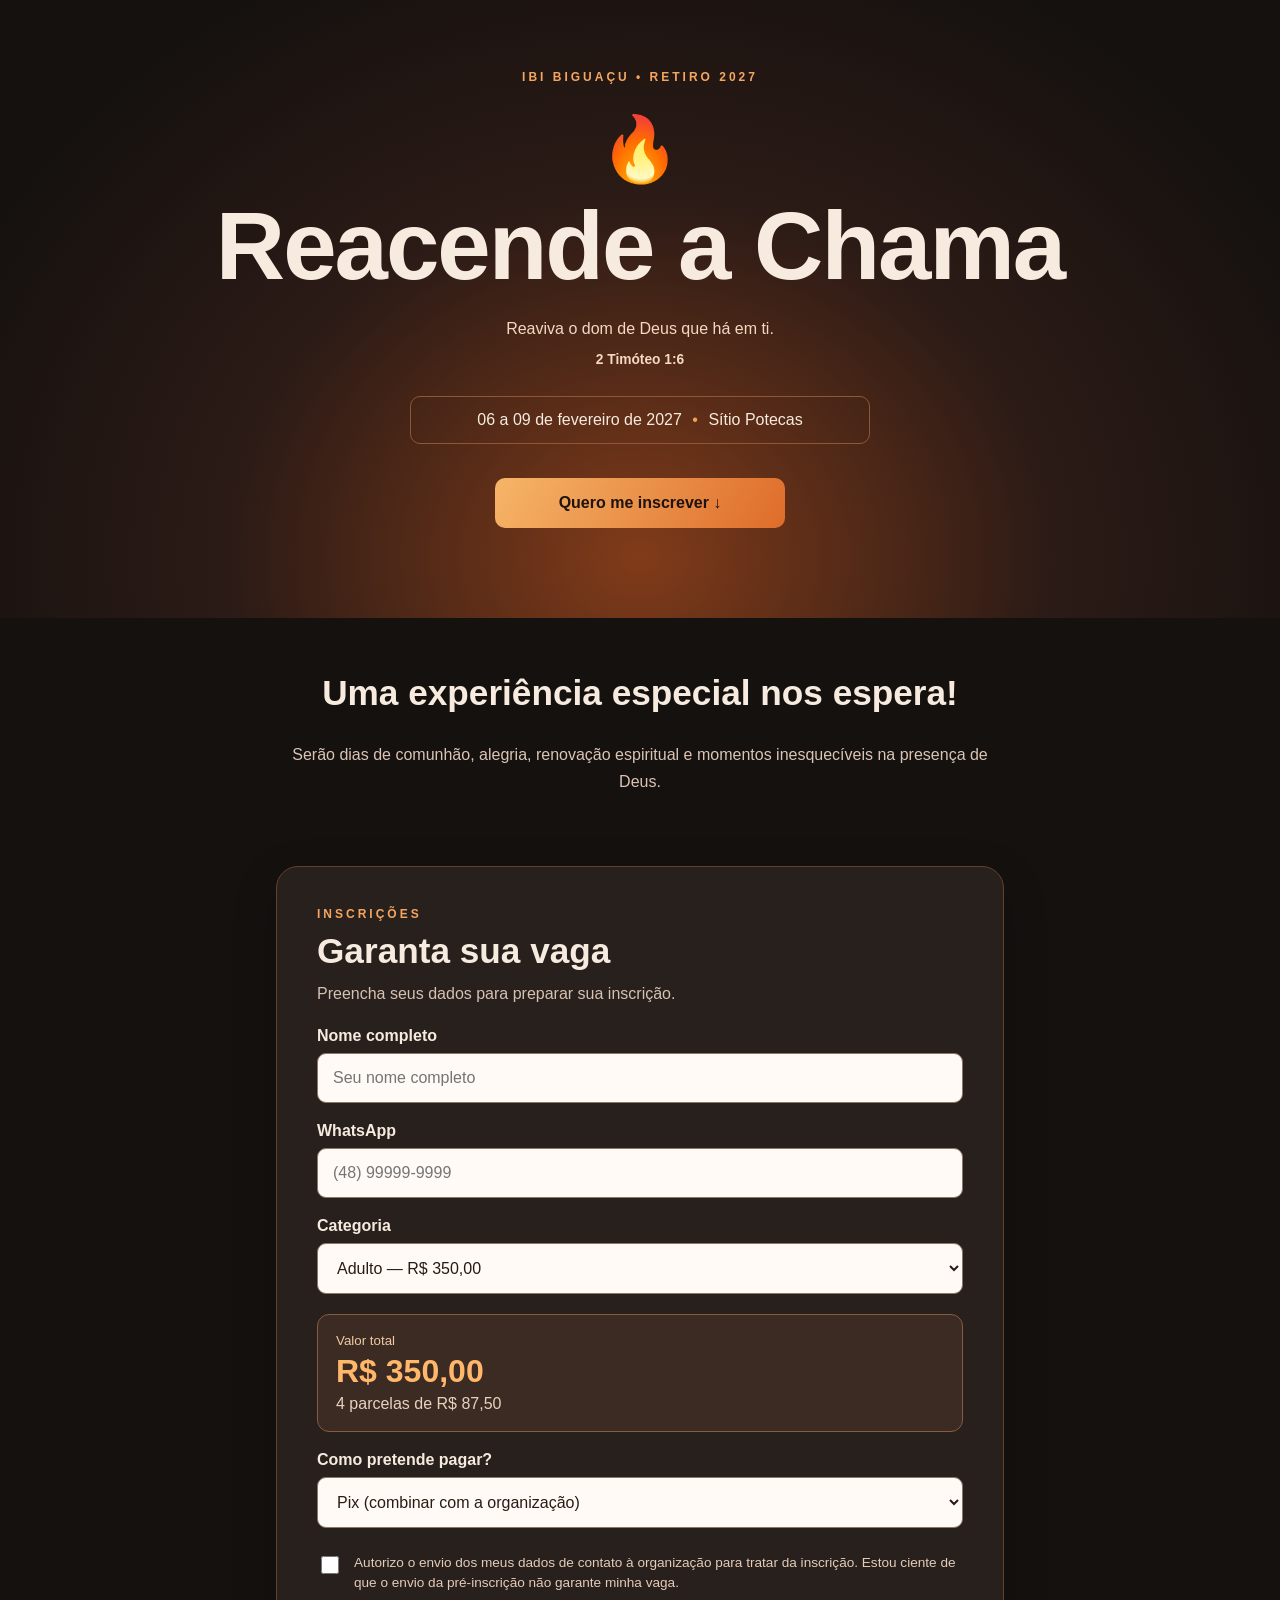
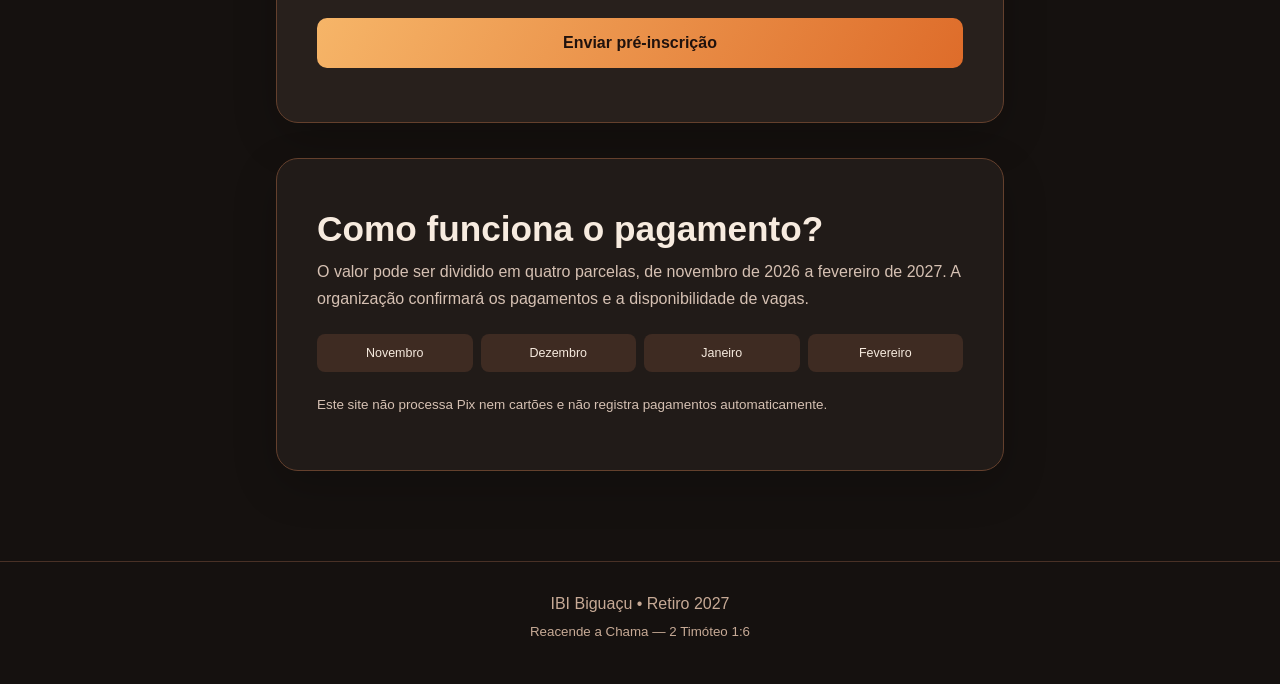
==== index.html @ 1fa2eba7 "Update index.html" ====
<!doctype html>
<html lang="pt-BR">
<head>
  <meta charset="utf-8">
  <meta name="viewport" content="width=device-width, initial-scale=1">
  <meta name="theme-color" content="#17110f">

  <title>Retiro 2027 | Reacende a Chama | IBI Biguaçu</title>

  <link rel="stylesheet" href="style.css?v=20261026-4">

  <!-- Proteção Cloudflare Turnstile -->
  <script
    src="https://challenges.cloudflare.com/turnstile/v0/api.js"
    async
    defer>
  </script>
</head>

<body>

  <header class="hero">
    <div class="eyebrow">
      IBI BIGUAÇU • RETIRO 2027
    </div>

    <div class="flame" aria-hidden="true">🔥</div>

    <h1>Reacende a Chama</h1>

    <p>
      Reaviva o dom de Deus que há em ti.
      <br>
      <strong>2 Timóteo 1:6</strong>
    </p>

    <div class="event">
      06 a 09 de fevereiro de 2027
      <span>•</span> Sítio Potecas
    </div>

    <a class="primary link" href="#inscricao">
      Quero me inscrever ↓
    </a>
  </header>

  <main>

    <section class="intro">
      <h2>Uma experiência especial nos espera!</h2>
      <p>
        Serão dias de comunhão, alegria, renovação
        espiritual e momentos inesquecíveis
        na presença de Deus.
      </p>
    </section>

    <section id="inscricao" class="panel">
      <div class="section-tag">INSCRIÇÕES</div>

      <h2>Garanta sua vaga</h2>

      <p>
        Preencha seus dados para preparar sua inscrição.
      </p>

      <form id="formInscricao">

        <label for="nome">Nome completo</label>
        <input
          id="nome"
          name="nome"
          type="text"
          required
          minlength="3"
          maxlength="120"
          autocomplete="name"
          placeholder="Seu nome completo"
        >

        <label for="telefone">WhatsApp</label>
        <input
          id="telefone"
          name="telefone"
          type="tel"
          required
          inputmode="tel"
          minlength="10"
          maxlength="20"
          autocomplete="tel"
          placeholder="(48) 99999-9999"
        >

        <label for="categoria">Categoria</label>
        <select
          id="categoria"
          name="categoria"
          required
        >
          <option value="adulto">
            Adulto — R$ 350,00
          </option>

          <option value="crianca">
            Criança (7 a 11 anos) — R$ 175,00
          </option>
        </select>

        <div class="price">
          <small>Valor total</small>
          <strong id="total">R$ 350,00</strong>
          <span id="parcelas">
            4 parcelas de R$ 87,50
          </span>
        </div>

        <label for="pagamento">
          Como pretende pagar?
        </label>

        <select
          id="pagamento"
          name="pagamento"
          required
        >
          <option value="pix">
            Pix (combinar com a organização)
          </option>

          <option value="dinheiro">
            Dinheiro (combinar com a organização)
          </option>

          <option value="online" disabled>
            Online (ainda não disponível)
          </option>
        </select>

        <label class="check">
          <input
            type="checkbox"
            required
            id="consentimento"
          >

          <span>
            Autorizo o envio dos meus dados de contato
            à organização para tratar da inscrição.
            Estou ciente de que o envio da pré-inscrição
            não garante minha vaga.
          </span>
        </label>

        <!-- Verificação Cloudflare -->
        <div
          class="cf-turnstile"
          data-sitekey="0x4AAAAAAFiiQrYyHjG-vBkJ"
          data-theme="dark">
        </div>

        <button
          class="primary"
          type="submit"
          id="botaoInscricao">
          Enviar pré-inscrição
        </button>

        <p
          id="aviso"
          role="status"
          aria-live="polite">
        </p>

      </form>
    </section>

    <section class="panel lighter">
      <h2>Como funciona o pagamento?</h2>

      <p>
        O valor pode ser dividido em quatro parcelas,
        de novembro de 2026 a fevereiro de 2027.
        A organização confirmará os pagamentos
        e a disponibilidade de vagas.
      </p>

      <div class="months">
        <span>Novembro</span>
        <span>Dezembro</span>
        <span>Janeiro</span>
        <span>Fevereiro</span>
      </div>

      <p class="muted">
        Este site não processa Pix nem cartões
        e não registra pagamentos automaticamente.
      </p>
    </section>

  </main>

  <footer>
    IBI Biguaçu • Retiro 2027
    <br>
    <small>
      Reacende a Chama — 2 Timóteo 1:6
    </small>
  </footer>

  <!-- Carregar versão atualizada do JavaScript -->
  <script src="script.js?v=20261026-4"></script>

</body>
</html>
---- style.css ----
:root{font-family:Arial,Helvetica,sans-serif;color:#f7ebdf;background:#15110f;font-synthesis:none}*{box-sizing:border-box}html{scroll-behavior:smooth}body{margin:0}h1,h2,p{margin-top:0}h2{font-size:clamp(1.6rem,4vw,2.2rem)}p{line-height:1.65}.hero{text-align:center;padding:70px 18px 90px;background:radial-gradient(ellipse at 50% 90%,#813b19 0%,#2c1b16 45%,#15110f 83%)}.eyebrow,.section-tag{font-size:.75rem;font-weight:800;letter-spacing:3px;color:#f4a661}.flame{font-size:4rem;margin:28px 0 12px}h1{font-size:clamp(3rem,10vw,6rem);line-height:.97;letter-spacing:-2px;margin-bottom:24px}h1 em{font-style:normal;color:#f2a057}.hero p{color:#f4d8c2}.hero p strong{display:block;font-size:.86rem;margin-top:6px}.event{margin:25px auto 34px;padding:14px;border:1px solid #8d5738;border-radius:10px;max-width:460px}.event span{color:#f2a057;margin:0 6px}.primary{background:linear-gradient(120deg,#f6b568,#de6c2a);color:#20120d;border:0;border-radius:10px;padding:16px 20px;font-size:1rem;font-weight:800;cursor:pointer;width:100%}.primary:hover{filter:brightness(1.08)}.link{display:inline-block;text-decoration:none;max-width:290px}main{max-width:760px;margin:auto;padding:0 16px 55px}.intro{text-align:center;padding:55px 8px 35px}.intro p{color:#dbc4b5}.panel{background:#28201c;border:1px solid #64402d;border-radius:22px;padding:clamp(20px,5vw,40px);margin:20px auto 35px;box-shadow:0 15px 45px #0003}.panel>p{color:#d6c1b3}.panel h2{margin:10px 0}label:not(.check){display:block;font-weight:700;margin:19px 0 8px}input:not([type=checkbox]),select{width:100%;padding:15px;border-radius:9px;border:1px solid #8c7668;background:#fffaf5;color:#291b14;font-size:1rem}input:focus,select:focus{outline:3px solid #f4a661;outline-offset:2px}.price{display:flex;flex-direction:column;gap:5px;background:#3c2b22;border:1px solid #885b3d;border-radius:12px;padding:18px;margin-top:20px}.price small{color:#f0c9a6}.price strong{font-size:2rem;color:#ffb76b}.price span{color:#e9d1bd}.check{display:flex;align-items:flex-start;gap:12px;margin:25px 0;font-size:.85rem;line-height:1.5;color:#e5cbb8}.check input{margin-top:3px;accent-color:#e58c46;min-width:18px;min-height:18px}#aviso{margin:14px 0 0;font-weight:700;color:#ffd39d}.lighter{background:#211b18}.months{display:grid;grid-template-columns:repeat(4,1fr);gap:8px;margin:22px 0}.months span{background:#3e2b22;padding:12px 5px;text-align:center;border-radius:8px;font-size:.78rem}.muted{font-size:.84rem}footer{text-align:center;padding:28px 15px 40px;color:#c7aa96;border-top:1px solid #493126;line-height:1.7}@media(max-width:480px){.months{grid-template-columns:repeat(2,1fr)}.hero{padding-top:48px}}
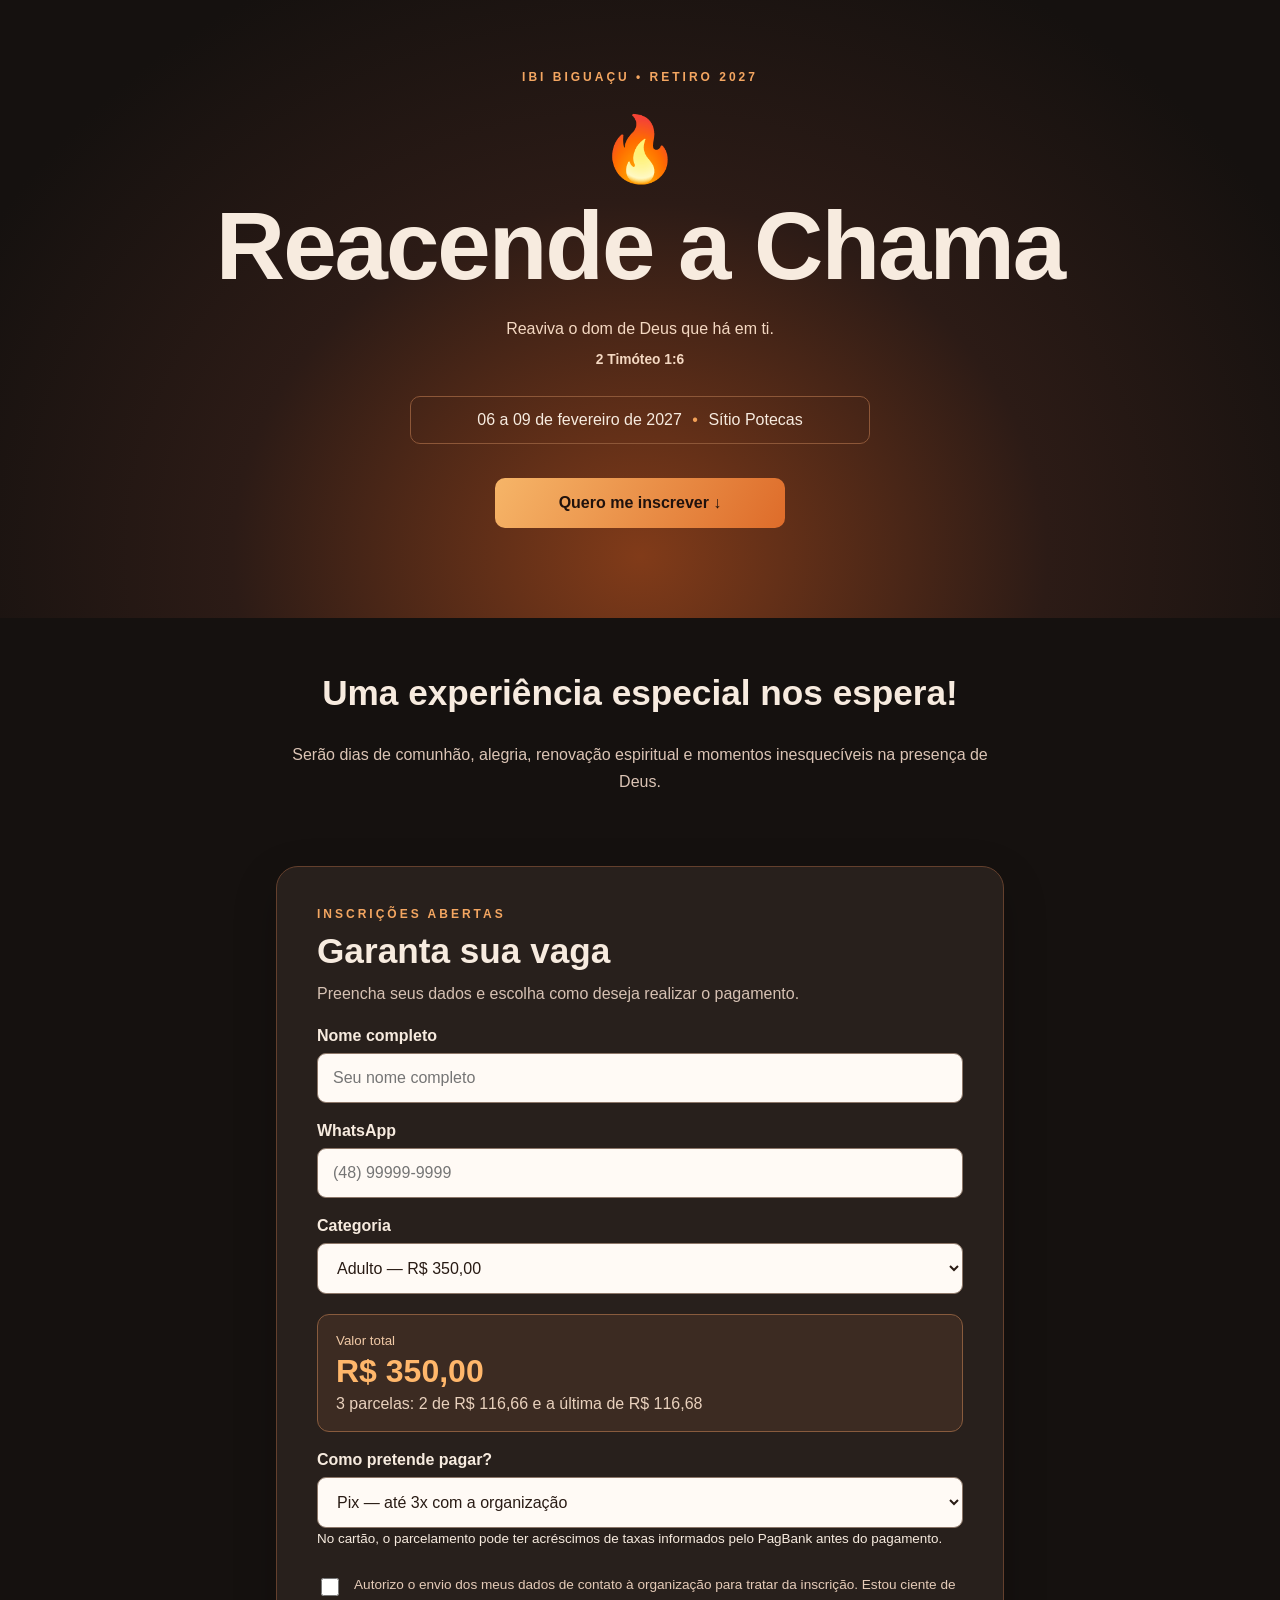
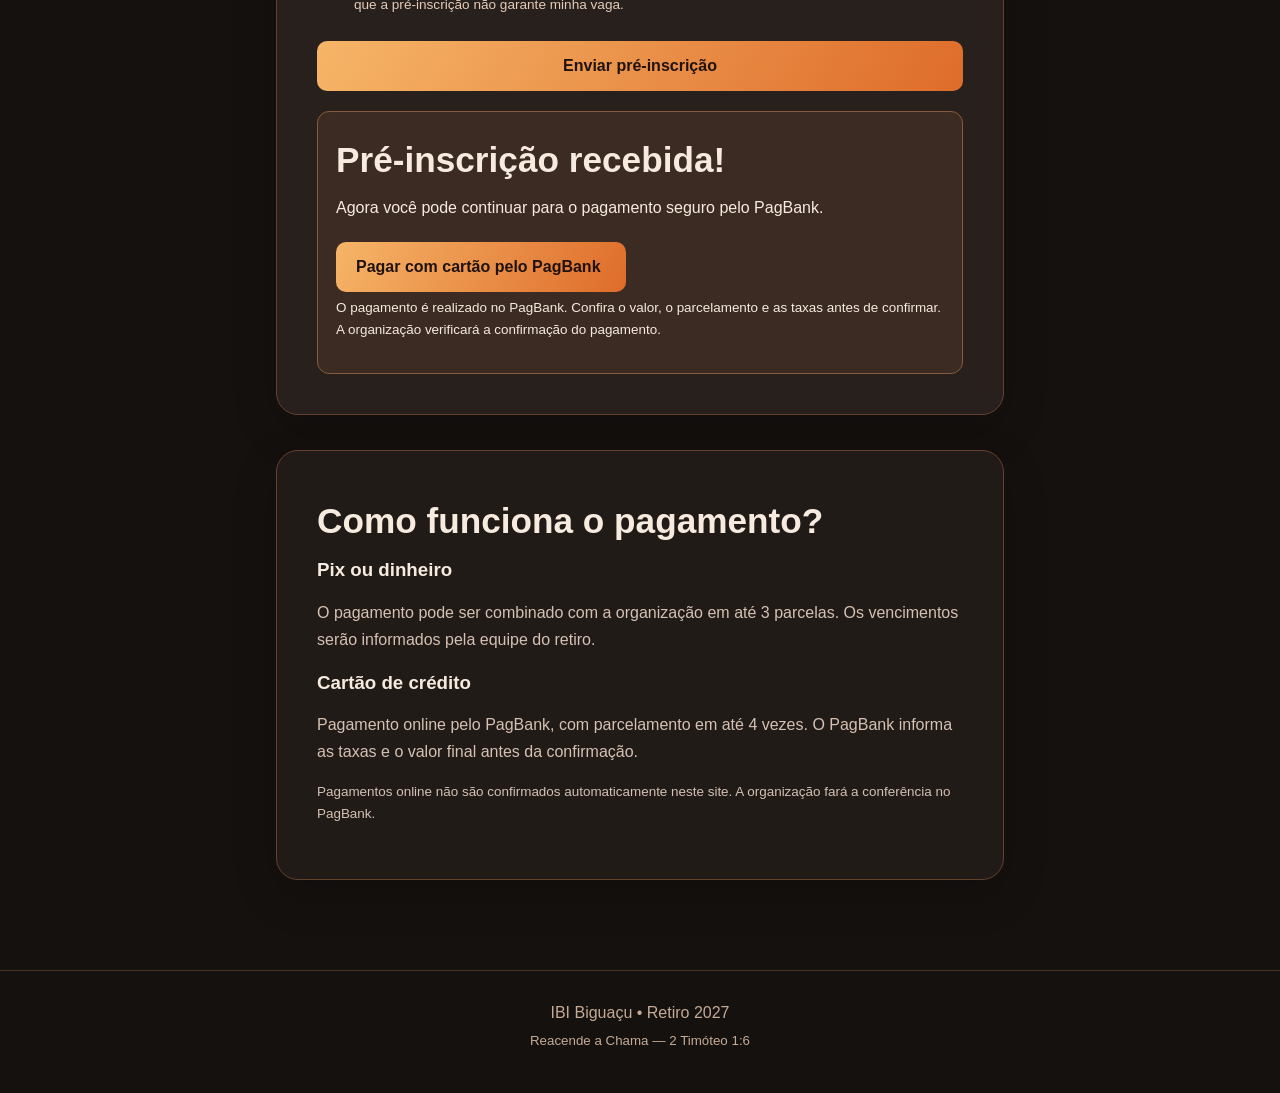
==== commit 48995847: "Update index.html" ====
--- a/index.html
+++ b/index.html
@@ -6,15 +6,13 @@
   <meta name="viewport" content="width=device-width, initial-scale=1">
   <meta name="theme-color" content="#17110f">
 
-  <title>Retiro 2027 | Reacende a Chama | IBI Biguaçu</title>
+  <title>Retiro de Carnaval 2027 | IBI Biguaçu</title>
 
   <link rel="stylesheet" href="style.css?v=20261026-4">
 
-  <!-- Proteção Cloudflare Turnstile -->
   <script
     src="https://challenges.cloudflare.com/turnstile/v0/api.js"
-    async
-    defer>
+    async defer>
   </script>
 </head>
 
@@ -49,25 +47,29 @@
 
     <section class="intro">
       <h2>Uma experiência especial nos espera!</h2>
-      <p>
-        Serão dias de comunhão, alegria, renovação
-        espiritual e momentos inesquecíveis
-        na presença de Deus.
+
+      <p>
+        Serão dias de comunhão, alegria,
+        renovação espiritual e momentos
+        inesquecíveis na presença de Deus.
       </p>
     </section>
 
     <section id="inscricao" class="panel">
-      <div class="section-tag">INSCRIÇÕES</div>
+
+      <div class="section-tag">INSCRIÇÕES ABERTAS</div>
 
       <h2>Garanta sua vaga</h2>
 
       <p>
-        Preencha seus dados para preparar sua inscrição.
+        Preencha seus dados e escolha
+        como deseja realizar o pagamento.
       </p>
 
       <form id="formInscricao">
 
         <label for="nome">Nome completo</label>
+
         <input
           id="nome"
           name="nome"
@@ -80,12 +82,12 @@
         >
 
         <label for="telefone">WhatsApp</label>
+
         <input
           id="telefone"
           name="telefone"
           type="tel"
           required
-          inputmode="tel"
           minlength="10"
           maxlength="20"
           autocomplete="tel"
@@ -93,11 +95,9 @@
         >
 
         <label for="categoria">Categoria</label>
-        <select
-          id="categoria"
-          name="categoria"
-          required
-        >
+
+        <select id="categoria" name="categoria" required>
+
           <option value="adulto">
             Adulto — R$ 350,00
           </option>
@@ -105,13 +105,16 @@
           <option value="crianca">
             Criança (7 a 11 anos) — R$ 175,00
           </option>
+
         </select>
 
         <div class="price">
           <small>Valor total</small>
+
           <strong id="total">R$ 350,00</strong>
+
           <span id="parcelas">
-            4 parcelas de R$ 87,50
+            Até 3 parcelas no Pix ou dinheiro
           </span>
         </div>
 
@@ -119,40 +122,45 @@
           Como pretende pagar?
         </label>
 
-        <select
-          id="pagamento"
-          name="pagamento"
-          required
-        >
+        <select id="pagamento" name="pagamento" required>
+
           <option value="pix">
-            Pix (combinar com a organização)
+            Pix — até 3x com a organização
           </option>
 
           <option value="dinheiro">
-            Dinheiro (combinar com a organização)
-          </option>
-
-          <option value="online" disabled>
-            Online (ainda não disponível)
-          </option>
+            Dinheiro — até 3x com a organização
+          </option>
+
+          <option value="online">
+            Cartão de crédito — PagBank até 4x
+          </option>
+
         </select>
 
+        <p class="muted">
+          No cartão, o parcelamento pode ter
+          acréscimos de taxas informados
+          pelo PagBank antes do pagamento.
+        </p>
+
         <label class="check">
+
           <input
             type="checkbox"
+            id="consentimento"
             required
-            id="consentimento"
           >
 
           <span>
-            Autorizo o envio dos meus dados de contato
-            à organização para tratar da inscrição.
-            Estou ciente de que o envio da pré-inscrição
-            não garante minha vaga.
+            Autorizo o envio dos meus dados de
+            contato à organização para tratar
+            da inscrição. Estou ciente de que
+            a pré-inscrição não garante minha vaga.
           </span>
+
         </label>
 
-        <!-- Verificação Cloudflare -->
         <div
           class="cf-turnstile"
           data-sitekey="0x4AAAAAAFiiQrYyHjG-vBkJ"
@@ -173,29 +181,70 @@
         </p>
 
       </form>
+
+      <div
+        id="pagamentoOnline"
+        class="price"
+        hidden
+        aria-live="polite">
+
+        <h2>Pré-inscrição recebida!</h2>
+
+        <p>
+          Agora você pode continuar para
+          o pagamento seguro pelo PagBank.
+        </p>
+
+        <a
+          id="linkPagBank"
+          class="primary link"
+          href="#"
+          target="_blank"
+          rel="noopener noreferrer">
+          Pagar com cartão pelo PagBank
+        </a>
+
+        <p class="muted">
+          O pagamento é realizado no PagBank.
+          Confira o valor, o parcelamento e
+          as taxas antes de confirmar.
+          A organização verificará a confirmação
+          do pagamento.
+        </p>
+
+      </div>
+
     </section>
 
     <section class="panel lighter">
+
       <h2>Como funciona o pagamento?</h2>
 
-      <p>
-        O valor pode ser dividido em quatro parcelas,
-        de novembro de 2026 a fevereiro de 2027.
-        A organização confirmará os pagamentos
-        e a disponibilidade de vagas.
-      </p>
-
-      <div class="months">
-        <span>Novembro</span>
-        <span>Dezembro</span>
-        <span>Janeiro</span>
-        <span>Fevereiro</span>
-      </div>
+      <h3>Pix ou dinheiro</h3>
+
+      <p>
+        O pagamento pode ser combinado
+        com a organização em até 3 parcelas.
+        Os vencimentos serão informados
+        pela equipe do retiro.
+      </p>
+
+      <h3>Cartão de crédito</h3>
+
+      <p>
+        Pagamento online pelo PagBank,
+        com parcelamento em até 4 vezes.
+        O PagBank informa as taxas e o
+        valor final antes da confirmação.
+      </p>
 
       <p class="muted">
-        Este site não processa Pix nem cartões
-        e não registra pagamentos automaticamente.
-      </p>
+        Pagamentos online não são confirmados
+        automaticamente neste site.
+        A organização fará a conferência
+        no PagBank.
+      </p>
+
     </section>
 
   </main>
@@ -208,8 +257,7 @@
     </small>
   </footer>
 
-  <!-- Carregar versão atualizada do JavaScript -->
-  <script src="script.js?v=20261026-4"></script>
+  <script src="script.js?v=20261026-6"></script>
 
 </body>
 </html>
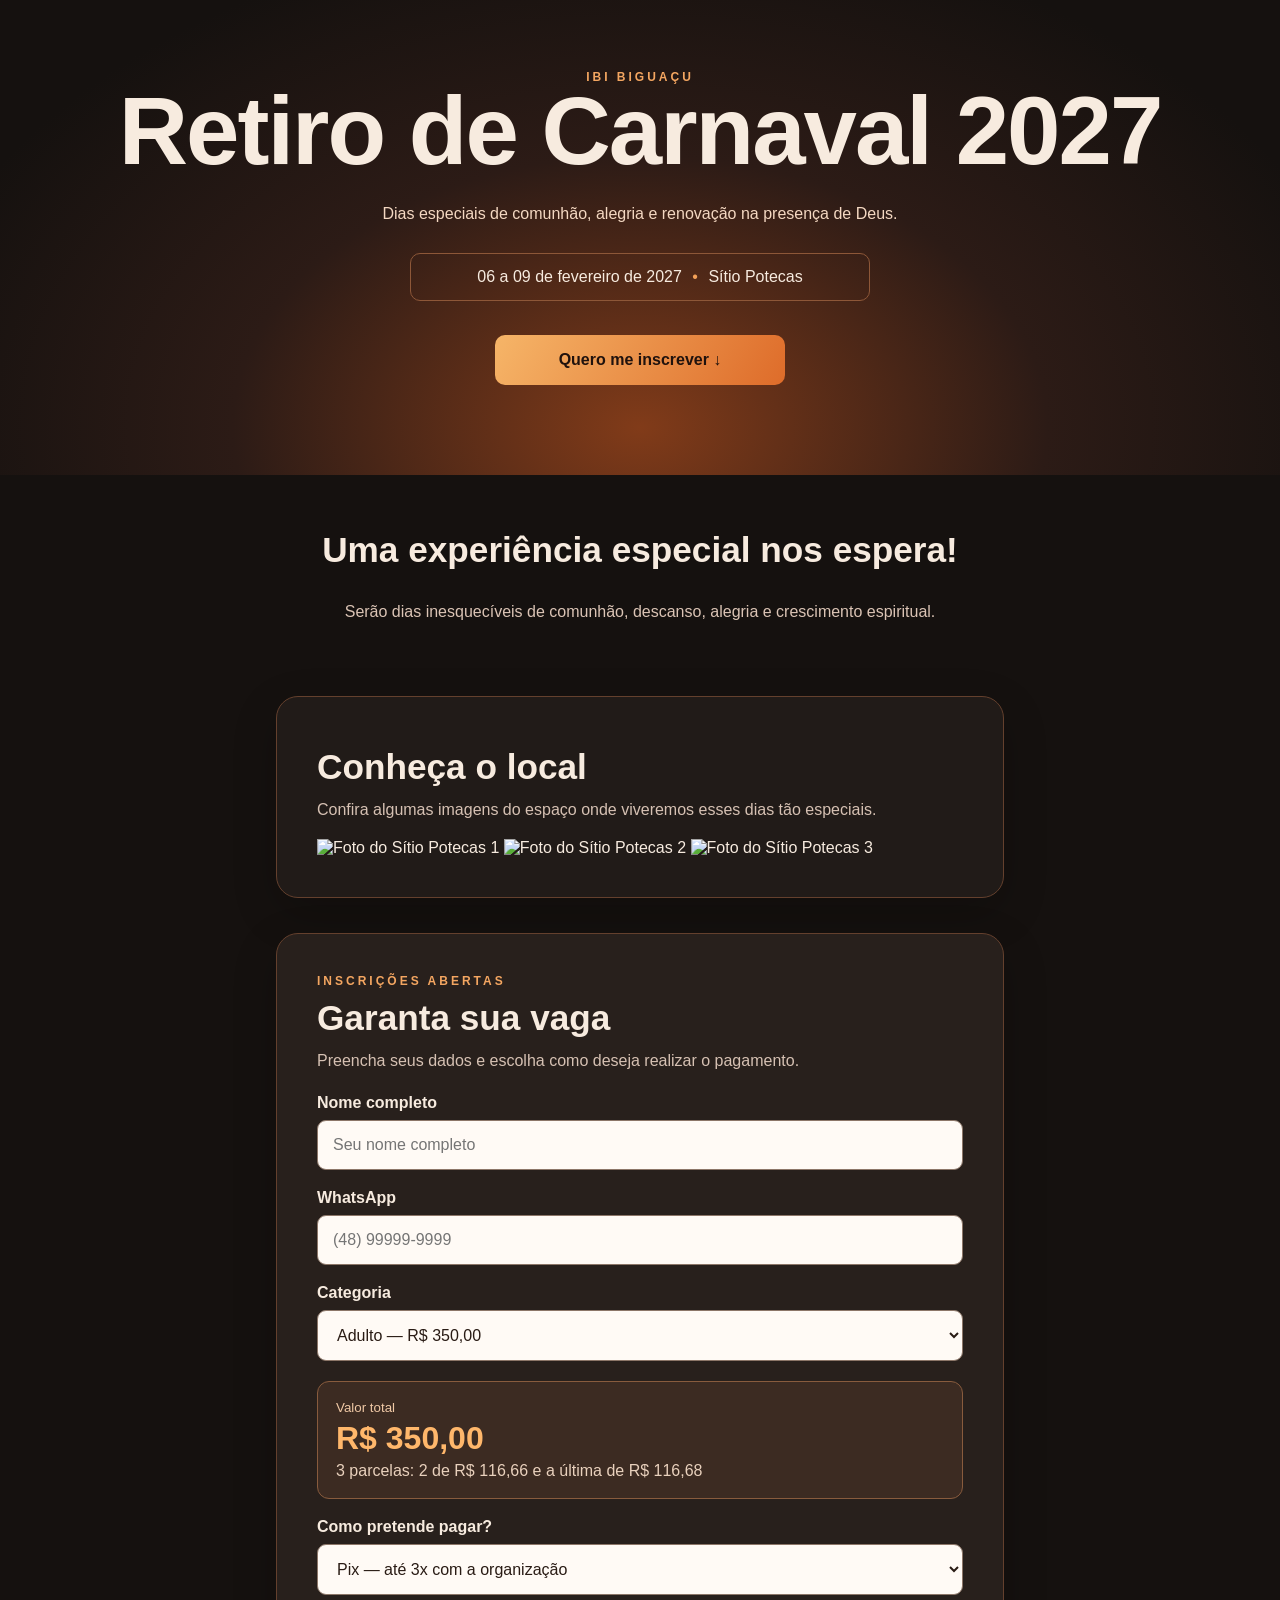
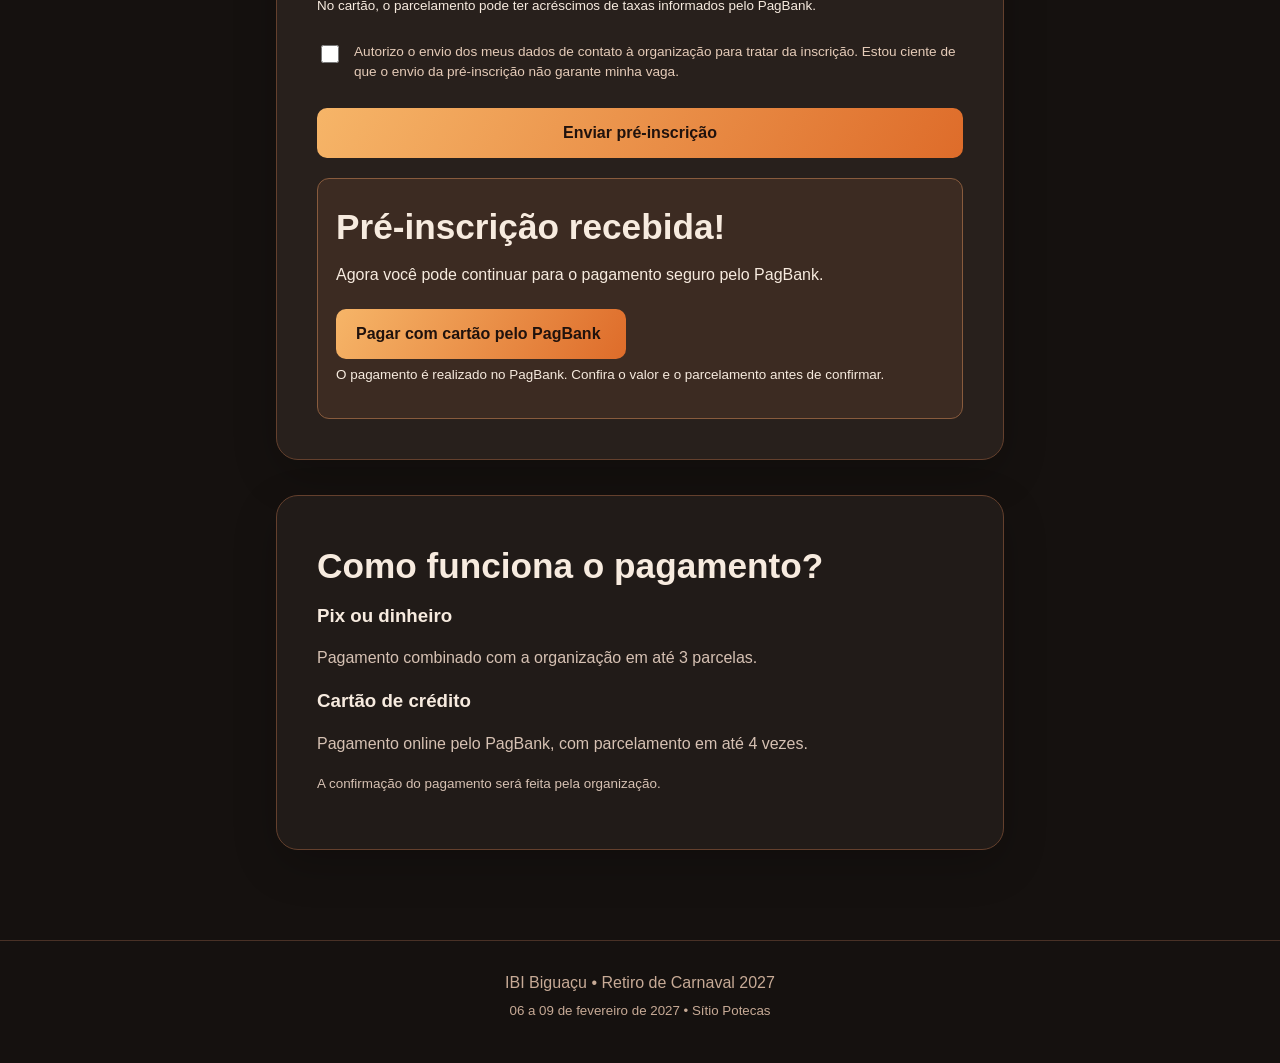
==== commit bba9af89: "Revise index.html for event and layout changes Updated event details and improved HTML structure." ====
--- a/index.html
+++ b/index.html
@@ -1,4 +1,3 @@
-
 <!doctype html>
 <html lang="pt-BR">
 <head>
@@ -8,55 +7,66 @@
 
   <title>Retiro de Carnaval 2027 | IBI Biguaçu</title>
 
-  <link rel="stylesheet" href="style.css?v=20261026-4">
+  <link rel="stylesheet" href="style.css?v=20261026-7">
 
   <script
     src="https://challenges.cloudflare.com/turnstile/v0/api.js"
-    async defer>
+    async
+    defer>
   </script>
 </head>
 
 <body>
 
   <header class="hero">
-    <div class="eyebrow">
-      IBI BIGUAÇU • RETIRO 2027
+    <div class="hero-overlay">
+      <div class="eyebrow">
+        IBI BIGUAÇU
+      </div>
+
+      <h1>Retiro de Carnaval 2027</h1>
+
+      <p class="hero-subtitle">
+        Dias especiais de comunhão, alegria e renovação
+        na presença de Deus.
+      </p>
+
+      <div class="event">
+        06 a 09 de fevereiro de 2027
+        <span>•</span> Sítio Potecas
+      </div>
+
+      <a class="primary link" href="#inscricao">
+        Quero me inscrever ↓
+      </a>
     </div>
-
-    <div class="flame" aria-hidden="true">🔥</div>
-
-    <h1>Reacende a Chama</h1>
-
-    <p>
-      Reaviva o dom de Deus que há em ti.
-      <br>
-      <strong>2 Timóteo 1:6</strong>
-    </p>
-
-    <div class="event">
-      06 a 09 de fevereiro de 2027
-      <span>•</span> Sítio Potecas
-    </div>
-
-    <a class="primary link" href="#inscricao">
-      Quero me inscrever ↓
-    </a>
   </header>
 
   <main>
 
     <section class="intro">
       <h2>Uma experiência especial nos espera!</h2>
-
-      <p>
-        Serão dias de comunhão, alegria,
-        renovação espiritual e momentos
-        inesquecíveis na presença de Deus.
-      </p>
+      <p>
+        Serão dias inesquecíveis de comunhão, descanso,
+        alegria e crescimento espiritual.
+      </p>
+    </section>
+
+    <section class="panel lighter">
+      <h2>Conheça o local</h2>
+      <p>
+        Confira algumas imagens do espaço onde viveremos
+        esses dias tão especiais.
+      </p>
+
+      <div class="galeria-local">
+        <img src="images/local1.jpg" alt="Foto do Sítio Potecas 1">
+        <img src="images/local2.jpg" alt="Foto do Sítio Potecas 2">
+        <img src="images/local3.jpg" alt="Foto do Sítio Potecas 3">
+      </div>
     </section>
 
     <section id="inscricao" class="panel">
-
       <div class="section-tag">INSCRIÇÕES ABERTAS</div>
 
       <h2>Garanta sua vaga</h2>
@@ -69,7 +79,6 @@
       <form id="formInscricao">
 
         <label for="nome">Nome completo</label>
-
         <input
           id="nome"
           name="nome"
@@ -82,12 +91,12 @@
         >
 
         <label for="telefone">WhatsApp</label>
-
         <input
           id="telefone"
           name="telefone"
           type="tel"
           required
+          inputmode="tel"
           minlength="10"
           maxlength="20"
           autocomplete="tel"
@@ -95,9 +104,11 @@
         >
 
         <label for="categoria">Categoria</label>
-
-        <select id="categoria" name="categoria" required>
-
+        <select
+          id="categoria"
+          name="categoria"
+          required
+        >
           <option value="adulto">
             Adulto — R$ 350,00
           </option>
@@ -105,14 +116,11 @@
           <option value="crianca">
             Criança (7 a 11 anos) — R$ 175,00
           </option>
-
         </select>
 
         <div class="price">
           <small>Valor total</small>
-
           <strong id="total">R$ 350,00</strong>
-
           <span id="parcelas">
             Até 3 parcelas no Pix ou dinheiro
           </span>
@@ -122,8 +130,11 @@
           Como pretende pagar?
         </label>
 
-        <select id="pagamento" name="pagamento" required>
-
+        <select
+          id="pagamento"
+          name="pagamento"
+          required
+        >
           <option value="pix">
             Pix — até 3x com a organização
           </option>
@@ -135,30 +146,25 @@
           <option value="online">
             Cartão de crédito — PagBank até 4x
           </option>
-
         </select>
 
         <p class="muted">
           No cartão, o parcelamento pode ter
-          acréscimos de taxas informados
-          pelo PagBank antes do pagamento.
+          acréscimos de taxas informados pelo PagBank.
         </p>
 
         <label class="check">
-
           <input
             type="checkbox"
+            required
             id="consentimento"
-            required
           >
-
           <span>
-            Autorizo o envio dos meus dados de
-            contato à organização para tratar
-            da inscrição. Estou ciente de que
-            a pré-inscrição não garante minha vaga.
+            Autorizo o envio dos meus dados de contato
+            à organização para tratar da inscrição.
+            Estou ciente de que o envio da pré-inscrição
+            não garante minha vaga.
           </span>
-
         </label>
 
         <div
@@ -179,7 +185,6 @@
           role="status"
           aria-live="polite">
         </p>
-
       </form>
 
       <div
@@ -187,7 +192,6 @@
         class="price"
         hidden
         aria-live="polite">
-
         <h2>Pré-inscrição recebida!</h2>
 
         <p>
@@ -206,58 +210,42 @@
 
         <p class="muted">
           O pagamento é realizado no PagBank.
-          Confira o valor, o parcelamento e
-          as taxas antes de confirmar.
-          A organização verificará a confirmação
-          do pagamento.
-        </p>
-
-      </div>
-
+          Confira o valor e o parcelamento
+          antes de confirmar.
+        </p>
+      </div>
     </section>
 
     <section class="panel lighter">
-
       <h2>Como funciona o pagamento?</h2>
 
       <h3>Pix ou dinheiro</h3>
-
-      <p>
-        O pagamento pode ser combinado
-        com a organização em até 3 parcelas.
-        Os vencimentos serão informados
-        pela equipe do retiro.
+      <p>
+        Pagamento combinado com a organização
+        em até 3 parcelas.
       </p>
 
       <h3>Cartão de crédito</h3>
-
       <p>
         Pagamento online pelo PagBank,
         com parcelamento em até 4 vezes.
-        O PagBank informa as taxas e o
-        valor final antes da confirmação.
       </p>
 
       <p class="muted">
-        Pagamentos online não são confirmados
-        automaticamente neste site.
-        A organização fará a conferência
-        no PagBank.
-      </p>
-
+        A confirmação do pagamento será feita pela organização.
+      </p>
     </section>
 
   </main>
 
   <footer>
-    IBI Biguaçu • Retiro 2027
+    IBI Biguaçu • Retiro de Carnaval 2027
     <br>
     <small>
-      Reacende a Chama — 2 Timóteo 1:6
+      06 a 09 de fevereiro de 2027 • Sítio Potecas
     </small>
   </footer>
 
   <script src="script.js?v=20261026-6"></script>
-
 </body>
 </html>
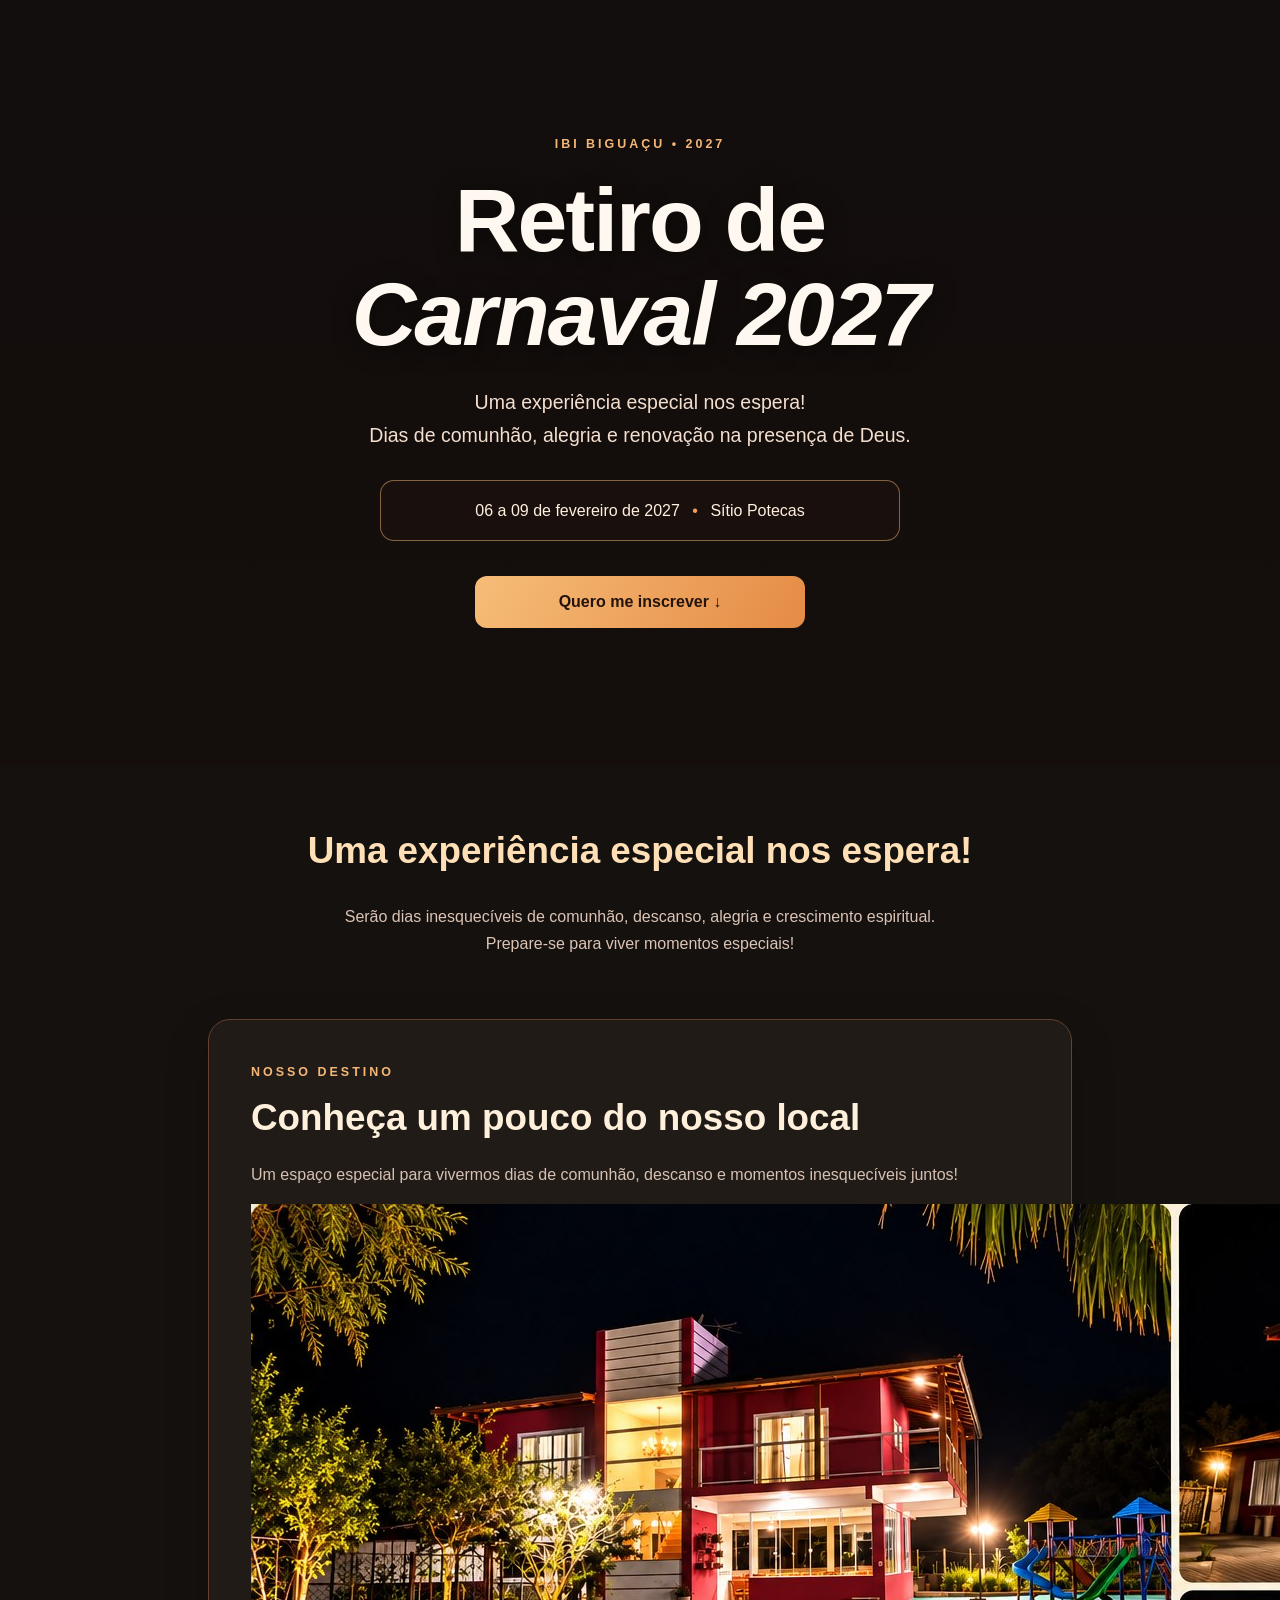
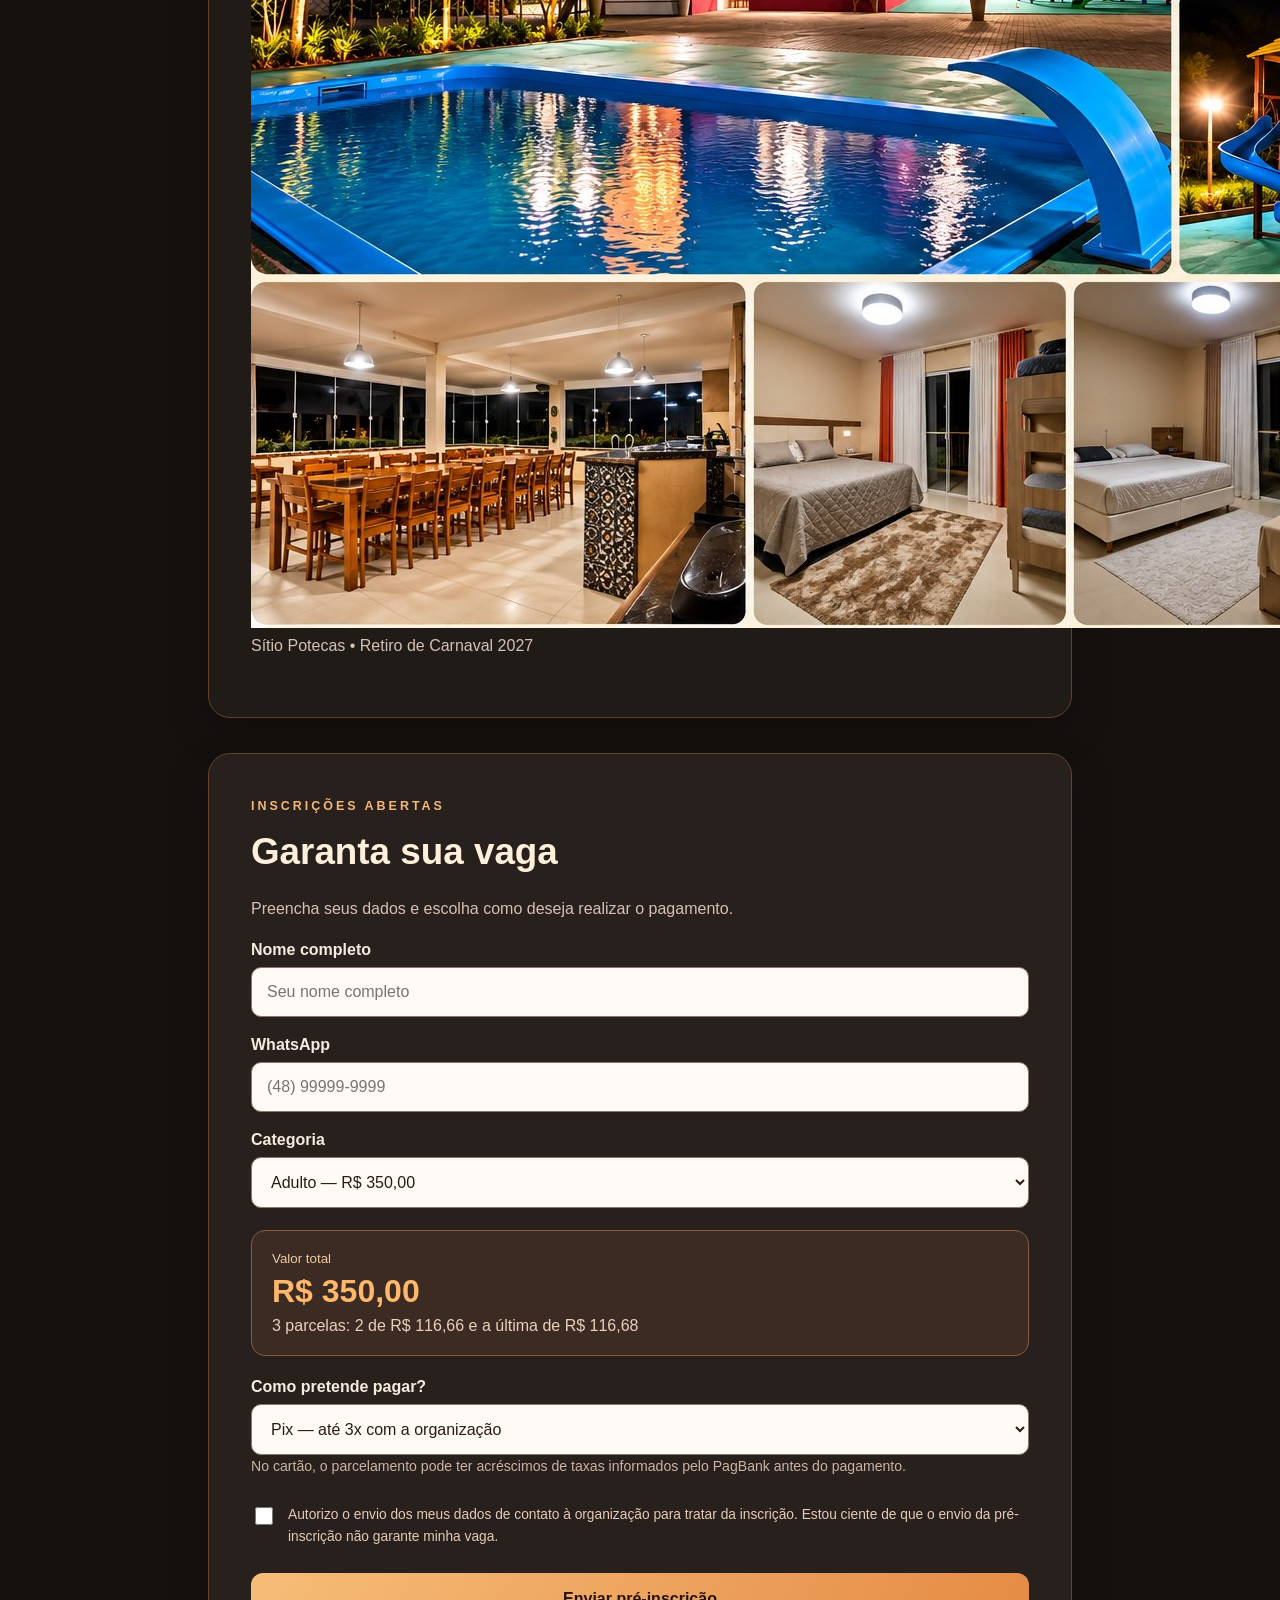
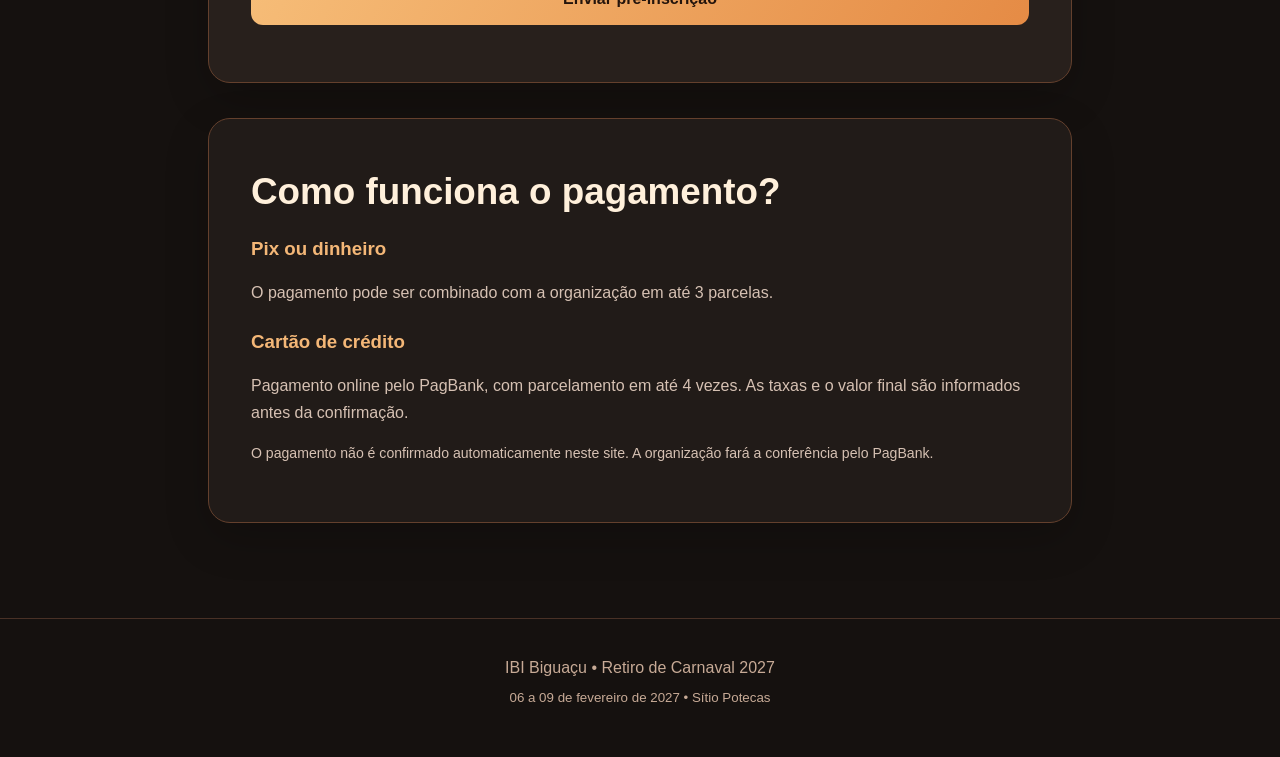
==== commit 0a2ea38d: "Update index.html" ====
--- a/index.html
+++ b/index.html
@@ -1,14 +1,16 @@
+
 <!doctype html>
 <html lang="pt-BR">
 <head>
   <meta charset="utf-8">
   <meta name="viewport" content="width=device-width, initial-scale=1">
-  <meta name="theme-color" content="#17110f">
+  <meta name="theme-color" content="#15110f">
 
   <title>Retiro de Carnaval 2027 | IBI Biguaçu</title>
 
-  <link rel="stylesheet" href="style.css?v=20261026-7">
-
+  <link rel="stylesheet" href="style.css?v=20261026-8">
+
+  <!-- Verificação de segurança -->
   <script
     src="https://challenges.cloudflare.com/turnstile/v0/api.js"
     async
@@ -18,16 +20,23 @@
 
 <body>
 
+  <!-- CAPA DO SITE -->
   <header class="hero">
     <div class="hero-overlay">
+
       <div class="eyebrow">
-        IBI BIGUAÇU
-      </div>
-
-      <h1>Retiro de Carnaval 2027</h1>
+        IBI BIGUAÇU • 2027
+      </div>
+
+      <h1>
+        Retiro de<br>
+        <em>Carnaval 2027</em>
+      </h1>
 
       <p class="hero-subtitle">
-        Dias especiais de comunhão, alegria e renovação
+        Uma experiência especial nos espera!
+        <br>
+        Dias de comunhão, alegria e renovação
         na presença de Deus.
       </p>
 
@@ -39,35 +48,60 @@
       <a class="primary link" href="#inscricao">
         Quero me inscrever ↓
       </a>
+
     </div>
   </header>
 
   <main>
 
+    <!-- APRESENTAÇÃO -->
     <section class="intro">
       <h2>Uma experiência especial nos espera!</h2>
-      <p>
-        Serão dias inesquecíveis de comunhão, descanso,
-        alegria e crescimento espiritual.
+
+      <p>
+        Serão dias inesquecíveis de comunhão,
+        descanso, alegria e crescimento espiritual.
+        Prepare-se para viver momentos especiais!
       </p>
     </section>
 
-    <section class="panel lighter">
-      <h2>Conheça o local</h2>
-      <p>
-        Confira algumas imagens do espaço onde viveremos
-        esses dias tão especiais.
-      </p>
-
-      <div class="galeria-local">
-        <img src="images/local1.jpg" alt="Foto do Sítio Potecas 1">
-        <img src="images/local2.jpg" alt="Foto do Sítio Potecas 2">
-        <img src="images/local3.jpg" alt="Foto do Sítio Potecas 3">
-      </div>
+    <!-- FOTOS DO LOCAL -->
+    <section class="panel lighter local-section">
+
+      <div class="section-tag">
+        NOSSO DESTINO
+      </div>
+
+      <h2>Conheça um pouco do nosso local</h2>
+
+      <p>
+        Um espaço especial para vivermos dias
+        de comunhão, descanso e momentos
+        inesquecíveis juntos!
+      </p>
+
+      <div class="local-foto">
+        <img
+          src="local-retiro.jpg"
+          alt="Montagem com fotos do Sítio Potecas"
+          loading="lazy"
+          width="1536"
+          height="1024"
+        >
+      </div>
+
+      <p class="local-legenda">
+        Sítio Potecas • Retiro de Carnaval 2027
+      </p>
+
     </section>
 
+    <!-- INSCRIÇÕES -->
     <section id="inscricao" class="panel">
-      <div class="section-tag">INSCRIÇÕES ABERTAS</div>
+
+      <div class="section-tag">
+        INSCRIÇÕES ABERTAS
+      </div>
 
       <h2>Garanta sua vaga</h2>
 
@@ -79,6 +113,7 @@
       <form id="formInscricao">
 
         <label for="nome">Nome completo</label>
+
         <input
           id="nome"
           name="nome"
@@ -91,6 +126,7 @@
         >
 
         <label for="telefone">WhatsApp</label>
+
         <input
           id="telefone"
           name="telefone"
@@ -104,6 +140,7 @@
         >
 
         <label for="categoria">Categoria</label>
+
         <select
           id="categoria"
           name="categoria"
@@ -120,7 +157,11 @@
 
         <div class="price">
           <small>Valor total</small>
-          <strong id="total">R$ 350,00</strong>
+
+          <strong id="total">
+            R$ 350,00
+          </strong>
+
           <span id="parcelas">
             Até 3 parcelas no Pix ou dinheiro
           </span>
@@ -150,23 +191,28 @@
 
         <p class="muted">
           No cartão, o parcelamento pode ter
-          acréscimos de taxas informados pelo PagBank.
+          acréscimos de taxas informados
+          pelo PagBank antes do pagamento.
         </p>
 
         <label class="check">
+
           <input
             type="checkbox"
             required
             id="consentimento"
           >
+
           <span>
             Autorizo o envio dos meus dados de contato
             à organização para tratar da inscrição.
             Estou ciente de que o envio da pré-inscrição
             não garante minha vaga.
           </span>
+
         </label>
 
+        <!-- CLOUDFLARE TURNSTILE -->
         <div
           class="cf-turnstile"
           data-sitekey="0x4AAAAAAFiiQrYyHjG-vBkJ"
@@ -185,13 +231,17 @@
           role="status"
           aria-live="polite">
         </p>
+
       </form>
 
+      <!-- PAGAMENTO PAGBANK -->
       <div
         id="pagamentoOnline"
         class="price"
         hidden
-        aria-live="polite">
+        aria-live="polite"
+      >
+
         <h2>Pré-inscrição recebida!</h2>
 
         <p>
@@ -210,34 +260,47 @@
 
         <p class="muted">
           O pagamento é realizado no PagBank.
-          Confira o valor e o parcelamento
+          Confira o valor, as taxas e o parcelamento
           antes de confirmar.
+          A organização verificará o pagamento.
         </p>
-      </div>
+
+      </div>
+
     </section>
 
+    <!-- INFORMAÇÕES DE PAGAMENTO -->
     <section class="panel lighter">
+
       <h2>Como funciona o pagamento?</h2>
 
       <h3>Pix ou dinheiro</h3>
-      <p>
-        Pagamento combinado com a organização
-        em até 3 parcelas.
+
+      <p>
+        O pagamento pode ser combinado
+        com a organização em até 3 parcelas.
       </p>
 
       <h3>Cartão de crédito</h3>
+
       <p>
         Pagamento online pelo PagBank,
         com parcelamento em até 4 vezes.
+        As taxas e o valor final são informados
+        antes da confirmação.
       </p>
 
       <p class="muted">
-        A confirmação do pagamento será feita pela organização.
-      </p>
+        O pagamento não é confirmado automaticamente
+        neste site. A organização fará a conferência
+        pelo PagBank.
+      </p>
+
     </section>
 
   </main>
 
+  <!-- RODAPÉ -->
   <footer>
     IBI Biguaçu • Retiro de Carnaval 2027
     <br>
@@ -246,6 +309,8 @@
     </small>
   </footer>
 
+  <!-- MANTER JAVASCRIPT DAS INSCRIÇÕES E PAGBANK -->
   <script src="script.js?v=20261026-6"></script>
+
 </body>
 </html>
--- a/style.css
+++ b/style.css
@@ -1 +1,407 @@
-:root{font-family:Arial,Helvetica,sans-serif;color:#f7ebdf;background:#15110f;font-synthesis:none}*{box-sizing:border-box}html{scroll-behavior:smooth}body{margin:0}h1,h2,p{margin-top:0}h2{font-size:clamp(1.6rem,4vw,2.2rem)}p{line-height:1.65}.hero{text-align:center;padding:70px 18px 90px;background:radial-gradient(ellipse at 50% 90%,#813b19 0%,#2c1b16 45%,#15110f 83%)}.eyebrow,.section-tag{font-size:.75rem;font-weight:800;letter-spacing:3px;color:#f4a661}.flame{font-size:4rem;margin:28px 0 12px}h1{font-size:clamp(3rem,10vw,6rem);line-height:.97;letter-spacing:-2px;margin-bottom:24px}h1 em{font-style:normal;color:#f2a057}.hero p{color:#f4d8c2}.hero p strong{display:block;font-size:.86rem;margin-top:6px}.event{margin:25px auto 34px;padding:14px;border:1px solid #8d5738;border-radius:10px;max-width:460px}.event span{color:#f2a057;margin:0 6px}.primary{background:linear-gradient(120deg,#f6b568,#de6c2a);color:#20120d;border:0;border-radius:10px;padding:16px 20px;font-size:1rem;font-weight:800;cursor:pointer;width:100%}.primary:hover{filter:brightness(1.08)}.link{display:inline-block;text-decoration:none;max-width:290px}main{max-width:760px;margin:auto;padding:0 16px 55px}.intro{text-align:center;padding:55px 8px 35px}.intro p{color:#dbc4b5}.panel{background:#28201c;border:1px solid #64402d;border-radius:22px;padding:clamp(20px,5vw,40px);margin:20px auto 35px;box-shadow:0 15px 45px #0003}.panel>p{color:#d6c1b3}.panel h2{margin:10px 0}label:not(.check){display:block;font-weight:700;margin:19px 0 8px}input:not([type=checkbox]),select{width:100%;padding:15px;border-radius:9px;border:1px solid #8c7668;background:#fffaf5;color:#291b14;font-size:1rem}input:focus,select:focus{outline:3px solid #f4a661;outline-offset:2px}.price{display:flex;flex-direction:column;gap:5px;background:#3c2b22;border:1px solid #885b3d;border-radius:12px;padding:18px;margin-top:20px}.price small{color:#f0c9a6}.price strong{font-size:2rem;color:#ffb76b}.price span{color:#e9d1bd}.check{display:flex;align-items:flex-start;gap:12px;margin:25px 0;font-size:.85rem;line-height:1.5;color:#e5cbb8}.check input{margin-top:3px;accent-color:#e58c46;min-width:18px;min-height:18px}#aviso{margin:14px 0 0;font-weight:700;color:#ffd39d}.lighter{background:#211b18}.months{display:grid;grid-template-columns:repeat(4,1fr);gap:8px;margin:22px 0}.months span{background:#3e2b22;padding:12px 5px;text-align:center;border-radius:8px;font-size:.78rem}.muted{font-size:.84rem}footer{text-align:center;padding:28px 15px 40px;color:#c7aa96;border-top:1px solid #493126;line-height:1.7}@media(max-width:480px){.months{grid-template-columns:repeat(2,1fr)}.hero{padding-top:48px}}
+
+:root {
+  font-family: Arial, Helvetica, sans-serif;
+  color: #f7ebdf;
+  background: #15110f;
+  font-synthesis: none;
+}
+
+* {
+  box-sizing: border-box;
+}
+
+html {
+  scroll-behavior: smooth;
+}
+
+body {
+  margin: 0;
+  background: #15110f;
+}
+
+h1, h2, h3, p {
+  margin-top: 0;
+}
+
+h2 {
+  font-size: clamp(1.6rem, 4vw, 2.3rem);
+}
+
+p {
+  line-height: 1.7;
+}
+
+/* CAPA DO RETIRO */
+
+.hero {
+  position: relative;
+  min-height: 85vh;
+  display: flex;
+  align-items: center;
+  justify-content: center;
+  text-align: center;
+  padding: 90px 20px;
+  background:
+    linear-gradient(
+      180deg,
+      rgba(15, 11, 10, 0.55),
+      rgba(20, 13, 11, 0.85)
+    ),
+    radial-gradient(
+      ellipse at 50% 90%,
+      #813b19,
+      #15110f 80%
+    );
+  background-size: cover;
+  background-position: center;
+}
+
+/* Quando adicionar capa-local.jpg,
+   a foto aparecerá automaticamente. */
+
+.hero:has(.hero-overlay) {
+  background-image:
+    linear-gradient(
+      180deg,
+      rgba(15, 11, 10, 0.55),
+      rgba(20, 13, 11, 0.85)
+    ),
+    url("images/capa-local.jpg");
+}
+
+.hero-overlay {
+  position: relative;
+  z-index: 1;
+  max-width: 850px;
+  width: 100%;
+}
+
+.eyebrow,
+.section-tag {
+  font-size: 0.78rem;
+  font-weight: 800;
+  letter-spacing: 3px;
+  color: #f4b777;
+}
+
+.eyebrow {
+  margin-bottom: 22px;
+}
+
+.flame {
+  font-size: 4rem;
+  margin: 20px 0;
+}
+
+.hero h1 {
+  font-size: clamp(2.8rem, 8vw, 5.6rem);
+  line-height: 1.05;
+  letter-spacing: -2px;
+  margin: 0 auto 25px;
+  color: #fff8f0;
+  text-shadow: 0 4px 25px rgba(0,0,0,0.45);
+}
+
+.hero-subtitle,
+.hero p {
+  color: #f4dfcf;
+  font-size: clamp(1rem, 2.5vw, 1.22rem);
+  line-height: 1.7;
+  max-width: 650px;
+  margin: 0 auto 25px;
+}
+
+.event {
+  margin: 28px auto 35px;
+  padding: 16px 22px;
+  border: 1px solid rgba(244, 183, 119, 0.5);
+  border-radius: 14px;
+  max-width: 520px;
+  background: rgba(30, 18, 14, 0.58);
+  color: #fff0df;
+  backdrop-filter: blur(8px);
+  line-height: 1.7;
+}
+
+.event span {
+  color: #f2a057;
+  margin: 0 8px;
+}
+
+/* BOTÕES */
+
+.primary {
+  display: inline-block;
+  background: linear-gradient(
+    120deg,
+    #f6bd78,
+    #e58b45
+  );
+  color: #24140c;
+  border: 0;
+  border-radius: 12px;
+  padding: 17px 24px;
+  font-size: 1rem;
+  font-weight: 800;
+  cursor: pointer;
+  text-decoration: none;
+  text-align: center;
+  width: 100%;
+  transition: transform 0.2s, filter 0.2s;
+}
+
+.primary:hover {
+  filter: brightness(1.08);
+  transform: translateY(-2px);
+}
+
+.primary:disabled {
+  opacity: 0.6;
+  cursor: not-allowed;
+  transform: none;
+}
+
+.link {
+  display: inline-block;
+  max-width: 330px;
+  text-decoration: none;
+}
+
+/* CONTEÚDO */
+
+main {
+  max-width: 900px;
+  margin: auto;
+  padding: 0 18px 60px;
+}
+
+.intro {
+  text-align: center;
+  padding: 65px 15px 42px;
+}
+
+.intro h2 {
+  color: #ffe0b6;
+}
+
+.intro p {
+  color: #dbc4b5;
+  max-width: 650px;
+  margin: 0 auto;
+}
+
+.panel {
+  background: #28201c;
+  border: 1px solid #64402d;
+  border-radius: 22px;
+  padding: clamp(22px, 5vw, 42px);
+  margin: 20px auto 35px;
+  box-shadow: 0 15px 45px rgba(0,0,0,0.2);
+}
+
+.panel > p {
+  color: #d6c1b3;
+}
+
+.panel h2 {
+  margin: 10px 0 22px;
+  color: #fff0db;
+}
+
+.panel h3 {
+  color: #f4b777;
+  margin-top: 25px;
+}
+
+.lighter {
+  background: #211b18;
+}
+
+.section-tag {
+  display: inline-block;
+  margin-bottom: 8px;
+}
+
+/* GALERIA DE FOTOS */
+
+.galeria-local {
+  display: grid;
+  grid-template-columns: repeat(3, 1fr);
+  gap: 14px;
+  margin-top: 25px;
+}
+
+.galeria-local img {
+  display: block;
+  width: 100%;
+  height: 230px;
+  object-fit: cover;
+  border-radius: 15px;
+  border: 1px solid #75503a;
+  box-shadow: 0 8px 22px rgba(0,0,0,0.25);
+  transition: transform 0.25s;
+}
+
+.galeria-local img:hover {
+  transform: scale(1.025);
+}
+
+/* FORMULÁRIO */
+
+label:not(.check) {
+  display: block;
+  font-weight: 700;
+  margin: 19px 0 8px;
+}
+
+input:not([type="checkbox"]),
+select {
+  width: 100%;
+  padding: 15px;
+  border-radius: 10px;
+  border: 1px solid #8c7668;
+  background: #fffaf5;
+  color: #291b14;
+  font-size: 1rem;
+}
+
+input:focus,
+select:focus {
+  outline: 3px solid #f4a661;
+  outline-offset: 2px;
+}
+
+.price {
+  display: flex;
+  flex-direction: column;
+  gap: 7px;
+  background: #3c2b22;
+  border: 1px solid #885b3d;
+  border-radius: 14px;
+  padding: 20px;
+  margin: 22px 0;
+}
+
+.price small {
+  color: #f0c9a6;
+}
+
+.price strong {
+  font-size: 2rem;
+  color: #ffb76b;
+}
+
+.price span {
+  color: #e9d1bd;
+}
+
+.check {
+  display: flex;
+  align-items: flex-start;
+  gap: 12px;
+  margin: 25px 0;
+  font-size: 0.86rem;
+  line-height: 1.6;
+  color: #e5cbb8;
+}
+
+.check input {
+  margin-top: 3px;
+  accent-color: #e58c46;
+  min-width: 18px;
+  min-height: 18px;
+}
+
+#aviso {
+  margin: 15px 0 0;
+  font-weight: 700;
+  color: #ffd39d;
+  line-height: 1.6;
+}
+
+.muted {
+  color: #cbb4a3;
+  font-size: 0.88rem;
+}
+
+/* PAGAMENTO PAGBANK */
+
+#pagamentoOnline {
+  margin-top: 28px;
+  padding: 28px;
+  text-align: center;
+  border: 1px solid #be824f;
+  border-radius: 18px;
+  background: linear-gradient(
+    145deg,
+    #493021,
+    #281a15
+  );
+}
+
+#pagamentoOnline h2 {
+  color: #ffd39d;
+}
+
+#pagamentoOnline .primary {
+  margin: 15px auto;
+}
+
+[hidden] {
+  display: none !important;
+}
+
+/* RODAPÉ */
+
+footer {
+  text-align: center;
+  padding: 35px 20px 45px;
+  color: #c7aa96;
+  border-top: 1px solid #493126;
+  line-height: 1.8;
+}
+
+/* CELULAR */
+
+@media (max-width: 650px) {
+  .hero {
+    min-height: 75vh;
+    padding: 80px 18px;
+  }
+
+  .hero h1 {
+    font-size: clamp(2.7rem, 11vw, 4rem);
+    letter-spacing: -1px;
+  }
+
+  .event span {
+    display: none;
+  }
+
+  .galeria-local {
+    grid-template-columns: 1fr;
+  }
+
+  .galeria-local img {
+    height: 230px;
+  }
+
+  .panel {
+    border-radius: 18px;
+  }
+
+  #pagamentoOnline {
+    padding: 20px;
+  }
+}
+
+@media (prefers-reduced-motion: reduce) {
+  html {
+    scroll-behavior: auto;
+  }
+
+  .primary,
+  .galeria-local img {
+    transition: none;
+  }
+}
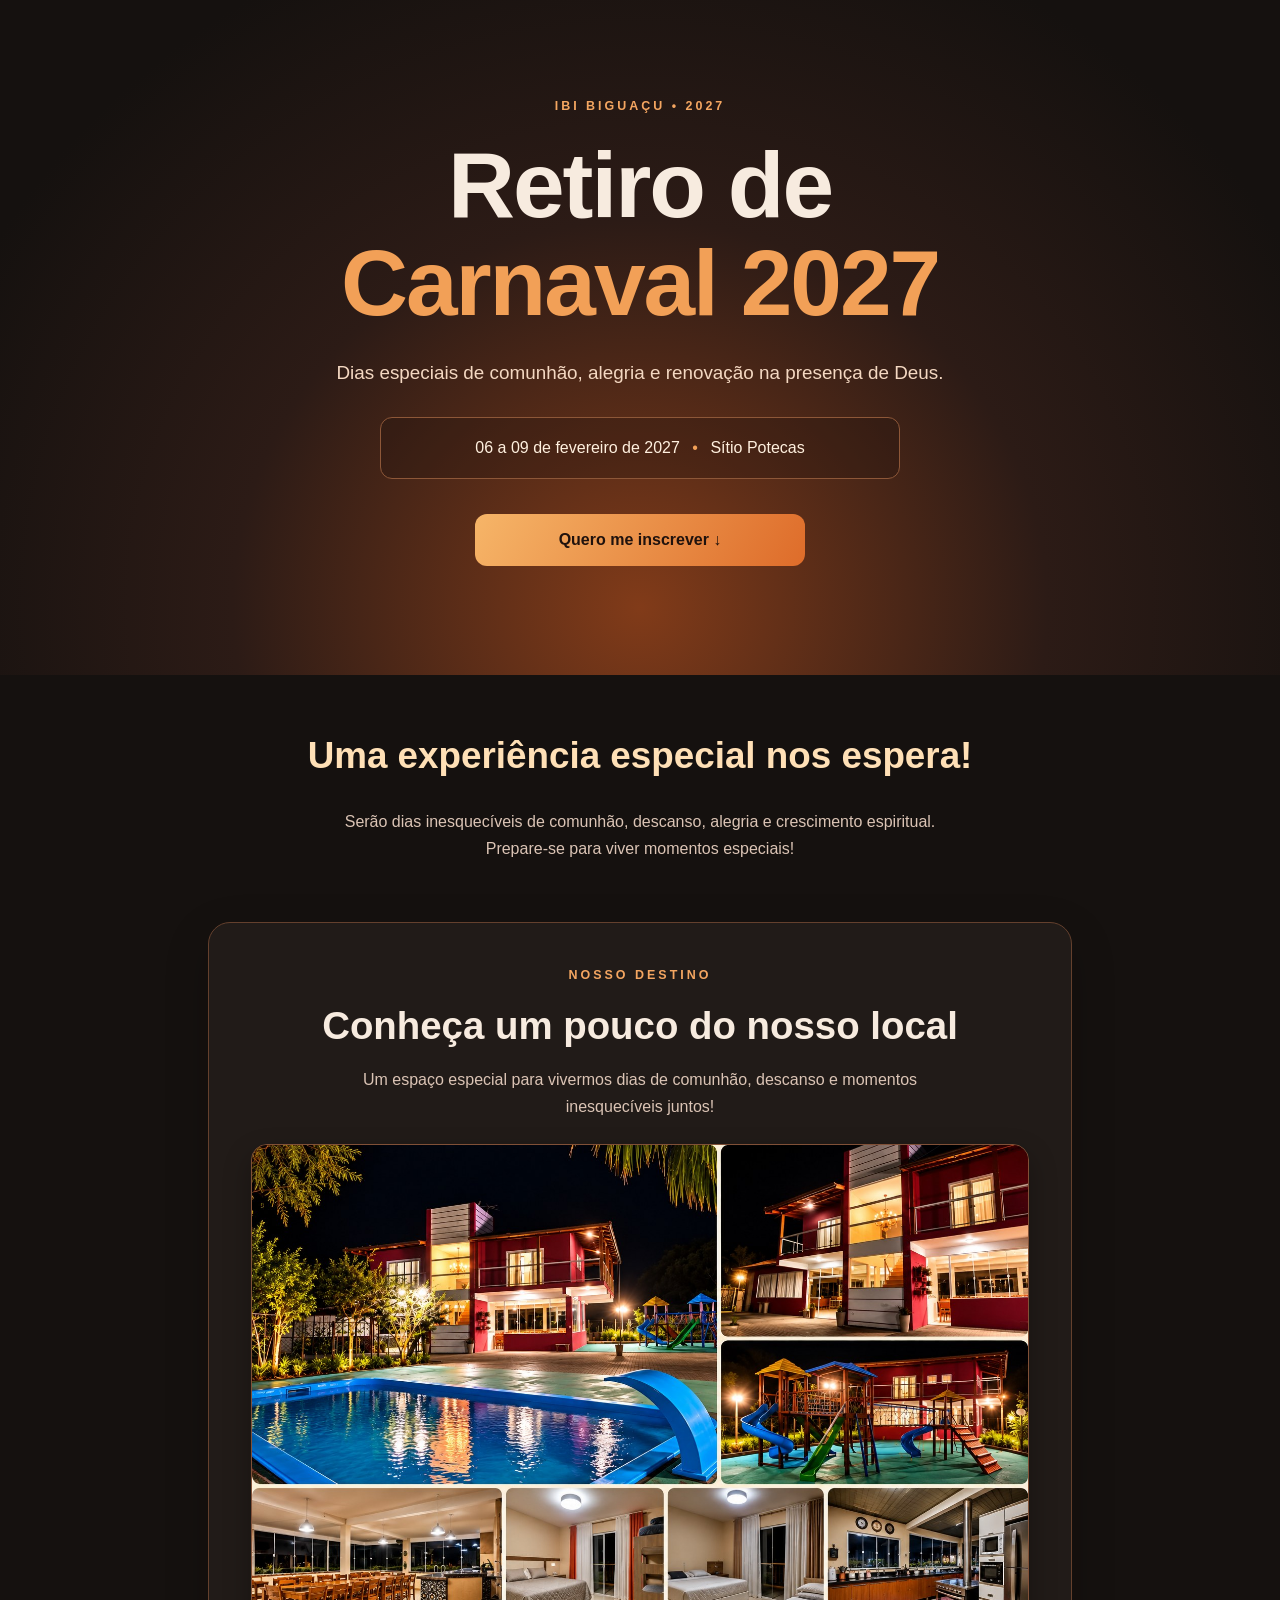
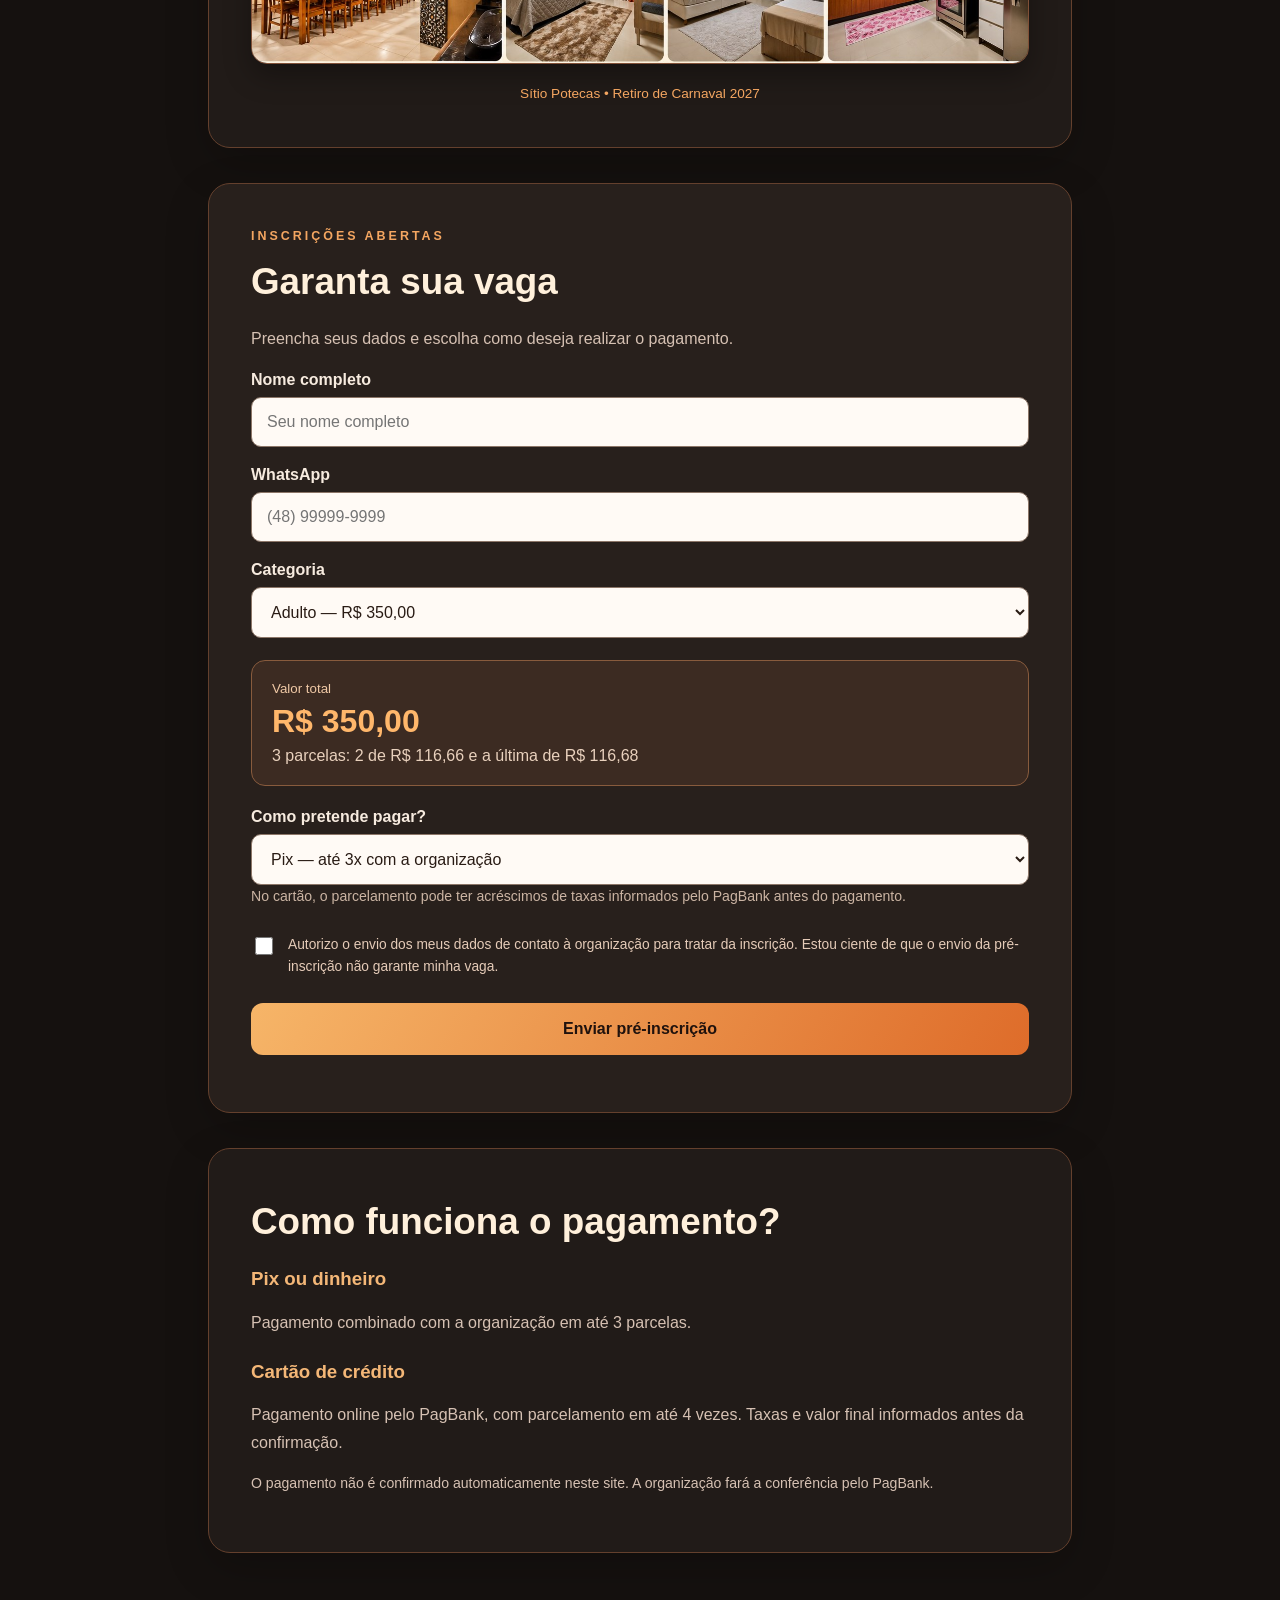
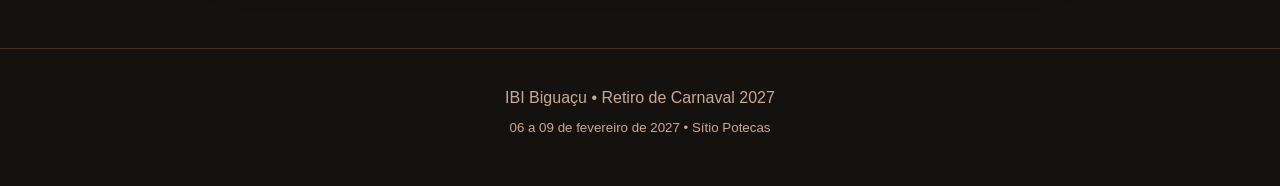
==== commit d5511b12: "Update index.html" ====
--- a/index.html
+++ b/index.html
@@ -8,9 +8,8 @@
 
   <title>Retiro de Carnaval 2027 | IBI Biguaçu</title>
 
-  <link rel="stylesheet" href="style.css?v=20261026-8">
-
-  <!-- Verificação de segurança -->
+  <link rel="stylesheet" href="style.css?v=20261026-11">
+
   <script
     src="https://challenges.cloudflare.com/turnstile/v0/api.js"
     async
@@ -20,7 +19,7 @@
 
 <body>
 
-  <!-- CAPA DO SITE -->
+  <!-- CAPA PRINCIPAL -->
   <header class="hero">
     <div class="hero-overlay">
 
@@ -34,10 +33,8 @@
       </h1>
 
       <p class="hero-subtitle">
-        Uma experiência especial nos espera!
-        <br>
-        Dias de comunhão, alegria e renovação
-        na presença de Deus.
+        Dias especiais de comunhão,
+        alegria e renovação na presença de Deus.
       </p>
 
       <div class="event">
@@ -82,11 +79,10 @@
 
       <div class="local-foto">
         <img
-          src="local-retiro.jpg"
-          alt="Montagem com fotos do Sítio Potecas"
+          src="local-retiro.jpg?v=2"
+          alt="Montagem com fotos do local do Retiro de Carnaval 2027"
           loading="lazy"
-          width="1536"
-          height="1024"
+          decoding="async"
         >
       </div>
 
@@ -96,7 +92,7 @@
 
     </section>
 
-    <!-- INSCRIÇÕES -->
+    <!-- FORMULÁRIO DE INSCRIÇÃO -->
     <section id="inscricao" class="panel">
 
       <div class="section-tag">
@@ -113,7 +109,6 @@
       <form id="formInscricao">
 
         <label for="nome">Nome completo</label>
-
         <input
           id="nome"
           name="nome"
@@ -126,7 +121,6 @@
         >
 
         <label for="telefone">WhatsApp</label>
-
         <input
           id="telefone"
           name="telefone"
@@ -140,7 +134,6 @@
         >
 
         <label for="categoria">Categoria</label>
-
         <select
           id="categoria"
           name="categoria"
@@ -149,7 +142,6 @@
           <option value="adulto">
             Adulto — R$ 350,00
           </option>
-
           <option value="crianca">
             Criança (7 a 11 anos) — R$ 175,00
           </option>
@@ -157,11 +149,7 @@
 
         <div class="price">
           <small>Valor total</small>
-
-          <strong id="total">
-            R$ 350,00
-          </strong>
-
+          <strong id="total">R$ 350,00</strong>
           <span id="parcelas">
             Até 3 parcelas no Pix ou dinheiro
           </span>
@@ -179,11 +167,9 @@
           <option value="pix">
             Pix — até 3x com a organização
           </option>
-
           <option value="dinheiro">
             Dinheiro — até 3x com a organização
           </option>
-
           <option value="online">
             Cartão de crédito — PagBank até 4x
           </option>
@@ -196,23 +182,19 @@
         </p>
 
         <label class="check">
-
           <input
             type="checkbox"
             required
             id="consentimento"
           >
-
           <span>
             Autorizo o envio dos meus dados de contato
             à organização para tratar da inscrição.
             Estou ciente de que o envio da pré-inscrição
             não garante minha vaga.
           </span>
-
         </label>
 
-        <!-- CLOUDFLARE TURNSTILE -->
         <div
           class="cf-turnstile"
           data-sitekey="0x4AAAAAAFiiQrYyHjG-vBkJ"
@@ -239,8 +221,7 @@
         id="pagamentoOnline"
         class="price"
         hidden
-        aria-live="polite"
-      >
+        aria-live="polite">
 
         <h2>Pré-inscrição recebida!</h2>
 
@@ -259,9 +240,8 @@
         </a>
 
         <p class="muted">
-          O pagamento é realizado no PagBank.
           Confira o valor, as taxas e o parcelamento
-          antes de confirmar.
+          antes de confirmar no PagBank.
           A organização verificará o pagamento.
         </p>
 
@@ -275,19 +255,17 @@
       <h2>Como funciona o pagamento?</h2>
 
       <h3>Pix ou dinheiro</h3>
-
-      <p>
-        O pagamento pode ser combinado
-        com a organização em até 3 parcelas.
+      <p>
+        Pagamento combinado com a organização
+        em até 3 parcelas.
       </p>
 
       <h3>Cartão de crédito</h3>
-
       <p>
         Pagamento online pelo PagBank,
         com parcelamento em até 4 vezes.
-        As taxas e o valor final são informados
-        antes da confirmação.
+        Taxas e valor final informados antes
+        da confirmação.
       </p>
 
       <p class="muted">
@@ -309,7 +287,7 @@
     </small>
   </footer>
 
-  <!-- MANTER JAVASCRIPT DAS INSCRIÇÕES E PAGBANK -->
+  <!-- SISTEMA DE INSCRIÇÕES E PAGBANK -->
   <script src="script.js?v=20261026-6"></script>
 
 </body>
--- a/style.css
+++ b/style.css
@@ -1,3 +1,8 @@
+
+/* ======================================
+   RETIRO CARNAVAL 2027 - IBI BIGUAÇU
+   PRETO, MARROM E COBRE
+====================================== */
 
 :root {
   font-family: Arial, Helvetica, sans-serif;
@@ -6,7 +11,9 @@
   font-synthesis: none;
 }
 
-* {
+*,
+*::before,
+*::after {
   box-sizing: border-box;
 }
 
@@ -16,6 +23,8 @@
 
 body {
   margin: 0;
+  width: 100%;
+  overflow-x: hidden;
   background: #15110f;
 }
 
@@ -31,49 +40,29 @@
   line-height: 1.7;
 }
 
-/* CAPA DO RETIRO */
+/* CAPA PRINCIPAL */
 
 .hero {
   position: relative;
-  min-height: 85vh;
+  min-height: 75vh;
   display: flex;
   align-items: center;
   justify-content: center;
   text-align: center;
-  padding: 90px 20px;
-  background:
-    linear-gradient(
-      180deg,
-      rgba(15, 11, 10, 0.55),
-      rgba(20, 13, 11, 0.85)
-    ),
-    radial-gradient(
-      ellipse at 50% 90%,
-      #813b19,
-      #15110f 80%
-    );
-  background-size: cover;
-  background-position: center;
-}
-
-/* Quando adicionar capa-local.jpg,
-   a foto aparecerá automaticamente. */
-
-.hero:has(.hero-overlay) {
-  background-image:
-    linear-gradient(
-      180deg,
-      rgba(15, 11, 10, 0.55),
-      rgba(20, 13, 11, 0.85)
-    ),
-    url("images/capa-local.jpg");
+  padding: 85px 20px 95px;
+  background: radial-gradient(
+    ellipse at 50% 90%,
+    #813b19 0%,
+    #2c1b16 45%,
+    #15110f 83%
+  );
 }
 
 .hero-overlay {
   position: relative;
-  z-index: 1;
-  max-width: 850px;
-  width: 100%;
+  width: 100%;
+  max-width: 800px;
+  margin: 0 auto;
 }
 
 .eyebrow,
@@ -81,45 +70,43 @@
   font-size: 0.78rem;
   font-weight: 800;
   letter-spacing: 3px;
-  color: #f4b777;
+  color: #f4a661;
 }
 
 .eyebrow {
-  margin-bottom: 22px;
-}
-
-.flame {
-  font-size: 4rem;
-  margin: 20px 0;
+  margin-bottom: 24px;
 }
 
 .hero h1 {
-  font-size: clamp(2.8rem, 8vw, 5.6rem);
+  font-size: clamp(2.9rem, 9vw, 5.8rem);
   line-height: 1.05;
   letter-spacing: -2px;
   margin: 0 auto 25px;
-  color: #fff8f0;
-  text-shadow: 0 4px 25px rgba(0,0,0,0.45);
+  color: #f7ebdf;
+}
+
+.hero h1 em {
+  font-style: normal;
+  color: #f2a057;
 }
 
 .hero-subtitle,
 .hero p {
-  color: #f4dfcf;
-  font-size: clamp(1rem, 2.5vw, 1.22rem);
+  color: #f4d8c2;
+  font-size: clamp(1rem, 2.5vw, 1.18rem);
   line-height: 1.7;
-  max-width: 650px;
+  max-width: 620px;
   margin: 0 auto 25px;
 }
 
 .event {
   margin: 28px auto 35px;
   padding: 16px 22px;
-  border: 1px solid rgba(244, 183, 119, 0.5);
-  border-radius: 14px;
+  border: 1px solid #8d5738;
+  border-radius: 12px;
   max-width: 520px;
-  background: rgba(30, 18, 14, 0.58);
+  background: rgba(30, 18, 14, 0.3);
   color: #fff0df;
-  backdrop-filter: blur(8px);
   line-height: 1.7;
 }
 
@@ -132,22 +119,22 @@
 
 .primary {
   display: inline-block;
+  width: 100%;
+  padding: 17px 24px;
+  border: 0;
+  border-radius: 12px;
   background: linear-gradient(
     120deg,
-    #f6bd78,
-    #e58b45
+    #f6b568,
+    #de6c2a
   );
-  color: #24140c;
-  border: 0;
-  border-radius: 12px;
-  padding: 17px 24px;
+  color: #20120d;
   font-size: 1rem;
   font-weight: 800;
+  text-decoration: none;
+  text-align: center;
   cursor: pointer;
-  text-decoration: none;
-  text-align: center;
-  width: 100%;
-  transition: transform 0.2s, filter 0.2s;
+  transition: filter .2s, transform .2s;
 }
 
 .primary:hover {
@@ -156,7 +143,7 @@
 }
 
 .primary:disabled {
-  opacity: 0.6;
+  opacity: .6;
   cursor: not-allowed;
   transform: none;
 }
@@ -167,17 +154,18 @@
   text-decoration: none;
 }
 
-/* CONTEÚDO */
+/* CONTEÚDO PRINCIPAL */
 
 main {
+  width: 100%;
   max-width: 900px;
-  margin: auto;
+  margin: 0 auto;
   padding: 0 18px 60px;
 }
 
 .intro {
   text-align: center;
-  padding: 65px 15px 42px;
+  padding: 60px 15px 40px;
 }
 
 .intro h2 {
@@ -191,12 +179,14 @@
 }
 
 .panel {
+  width: 100%;
+  min-width: 0;
   background: #28201c;
   border: 1px solid #64402d;
   border-radius: 22px;
   padding: clamp(22px, 5vw, 42px);
   margin: 20px auto 35px;
-  box-shadow: 0 15px 45px rgba(0,0,0,0.2);
+  box-shadow: 0 15px 45px rgba(0,0,0,.2);
 }
 
 .panel > p {
@@ -222,11 +212,64 @@
   margin-bottom: 8px;
 }
 
-/* GALERIA DE FOTOS */
+/* ======================================
+   CONHEÇA UM POUCO DO NOSSO LOCAL
+   FOTO CENTRALIZADA SEM CORTES
+====================================== */
+
+.local-section {
+  display: block;
+  width: 100%;
+  max-width: 100%;
+  min-width: 0;
+  overflow: hidden;
+  text-align: center;
+  background: #211b18;
+}
+
+.local-section h2 {
+  font-size: clamp(1.7rem, 4vw, 2.4rem);
+  color: #f7ebdf;
+  margin: 14px 0 18px;
+}
+
+.local-section > p {
+  color: #dbc4b5;
+  max-width: 620px;
+  margin: 0 auto 24px;
+}
+
+.local-foto {
+  display: block;
+  width: 100%;
+  max-width: 100%;
+  min-width: 0;
+  margin: 24px auto 0;
+  overflow: hidden;
+  border-radius: 16px;
+  border: 1px solid #805037;
+  box-shadow: 0 12px 28px rgba(0,0,0,.3);
+}
+
+.local-foto img {
+  display: block;
+  width: 100%;
+  max-width: 100%;
+  height: auto;
+  object-fit: contain;
+}
+
+.local-section .local-legenda {
+  color: #f4a661;
+  font-size: .85rem;
+  margin: 18px auto 0;
+}
+
+/* GALERIA ANTIGA - COMPATIBILIDADE */
 
 .galeria-local {
   display: grid;
-  grid-template-columns: repeat(3, 1fr);
+  grid-template-columns: repeat(3, minmax(0, 1fr));
   gap: 14px;
   margin-top: 25px;
 }
@@ -234,19 +277,14 @@
 .galeria-local img {
   display: block;
   width: 100%;
+  max-width: 100%;
   height: 230px;
   object-fit: cover;
   border-radius: 15px;
   border: 1px solid #75503a;
-  box-shadow: 0 8px 22px rgba(0,0,0,0.25);
-  transition: transform 0.25s;
-}
-
-.galeria-local img:hover {
-  transform: scale(1.025);
-}
-
-/* FORMULÁRIO */
+}
+
+/* FORMULÁRIO DE INSCRIÇÃO */
 
 label:not(.check) {
   display: block;
@@ -300,7 +338,7 @@
   align-items: flex-start;
   gap: 12px;
   margin: 25px 0;
-  font-size: 0.86rem;
+  font-size: .86rem;
   line-height: 1.6;
   color: #e5cbb8;
 }
@@ -321,7 +359,7 @@
 
 .muted {
   color: #cbb4a3;
-  font-size: 0.88rem;
+  font-size: .88rem;
 }
 
 /* PAGAMENTO PAGBANK */
@@ -361,16 +399,16 @@
   line-height: 1.8;
 }
 
-/* CELULAR */
+/* AJUSTES PARA CELULAR */
 
 @media (max-width: 650px) {
   .hero {
-    min-height: 75vh;
-    padding: 80px 18px;
+    min-height: 65vh;
+    padding: 70px 18px 80px;
   }
 
   .hero h1 {
-    font-size: clamp(2.7rem, 11vw, 4rem);
+    font-size: clamp(2.6rem, 11vw, 4rem);
     letter-spacing: -1px;
   }
 
@@ -378,16 +416,24 @@
     display: none;
   }
 
+  .panel {
+    border-radius: 18px;
+  }
+
+  .local-section {
+    padding: 22px 14px;
+  }
+
+  .local-foto {
+    border-radius: 10px;
+  }
+
   .galeria-local {
     grid-template-columns: 1fr;
   }
 
   .galeria-local img {
     height: 230px;
-  }
-
-  .panel {
-    border-radius: 18px;
   }
 
   #pagamentoOnline {
@@ -400,8 +446,7 @@
     scroll-behavior: auto;
   }
 
-  .primary,
-  .galeria-local img {
+  .primary {
     transition: none;
   }
 }
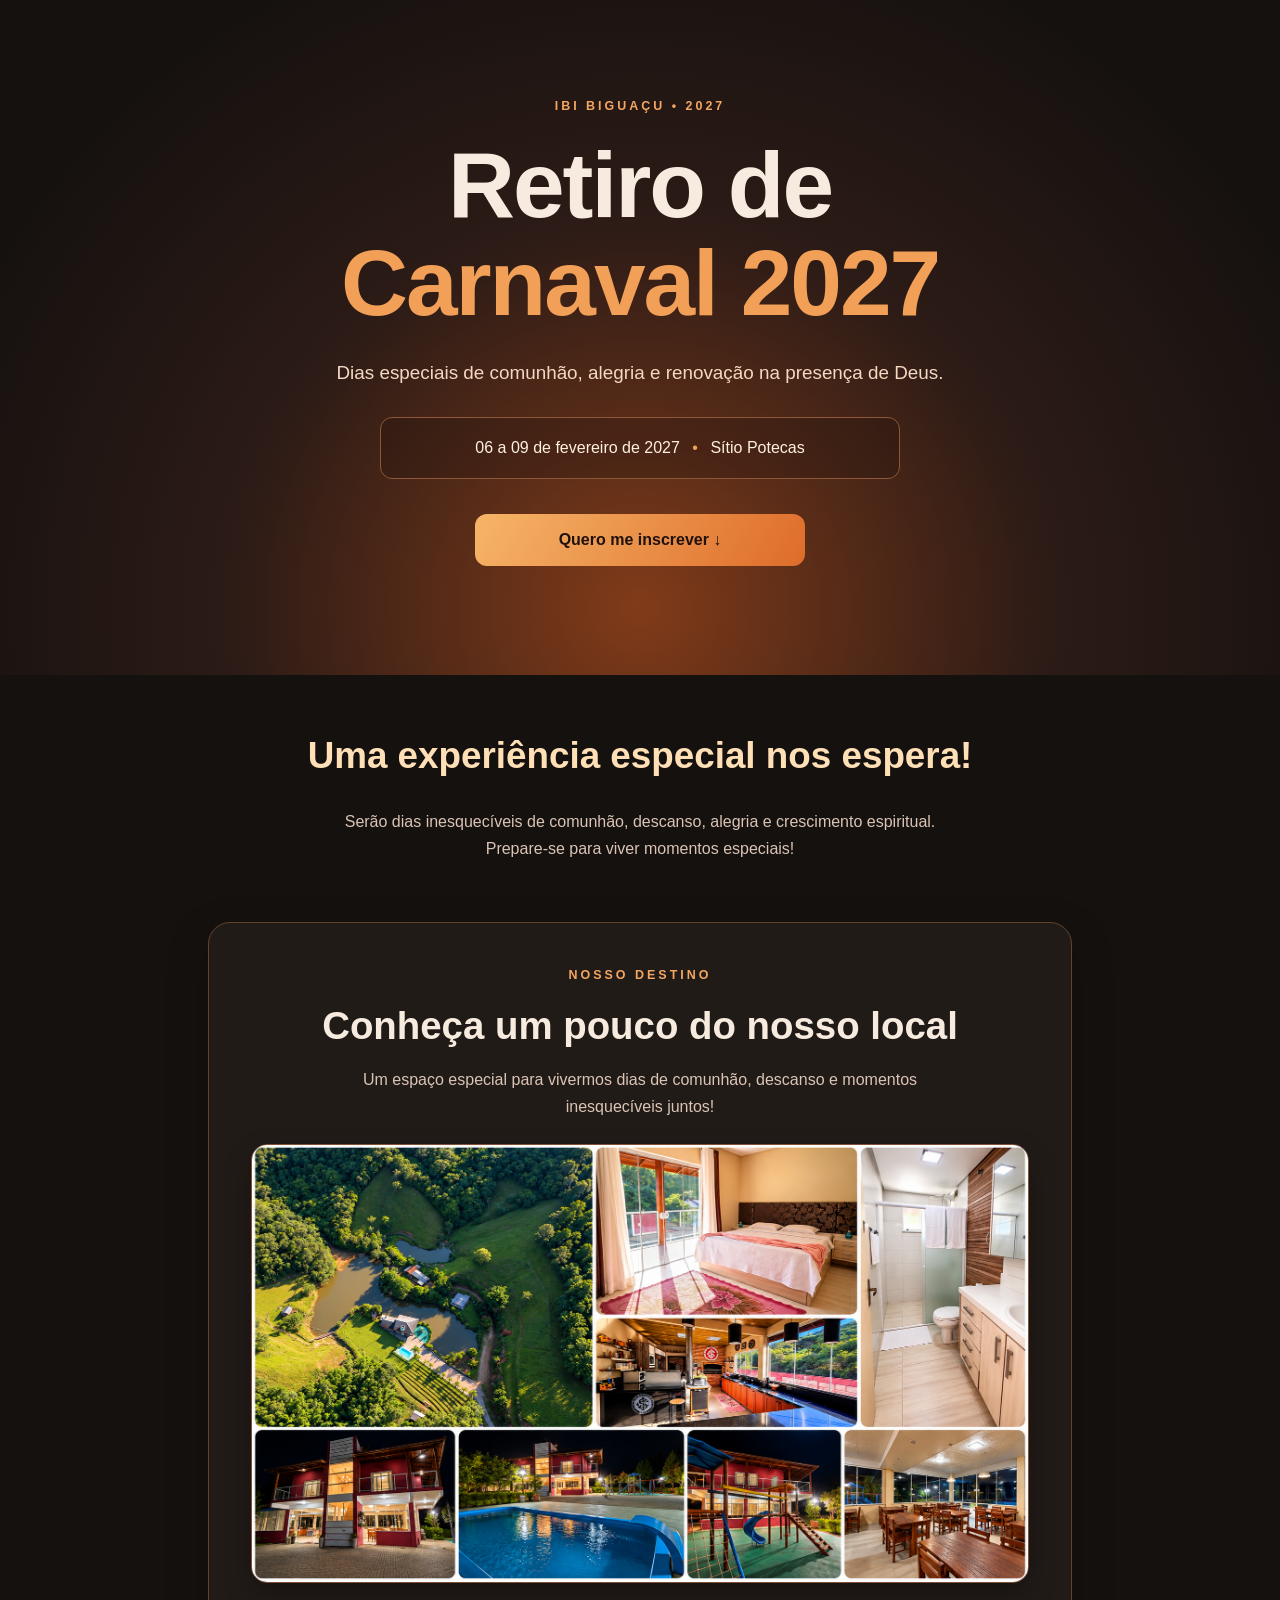
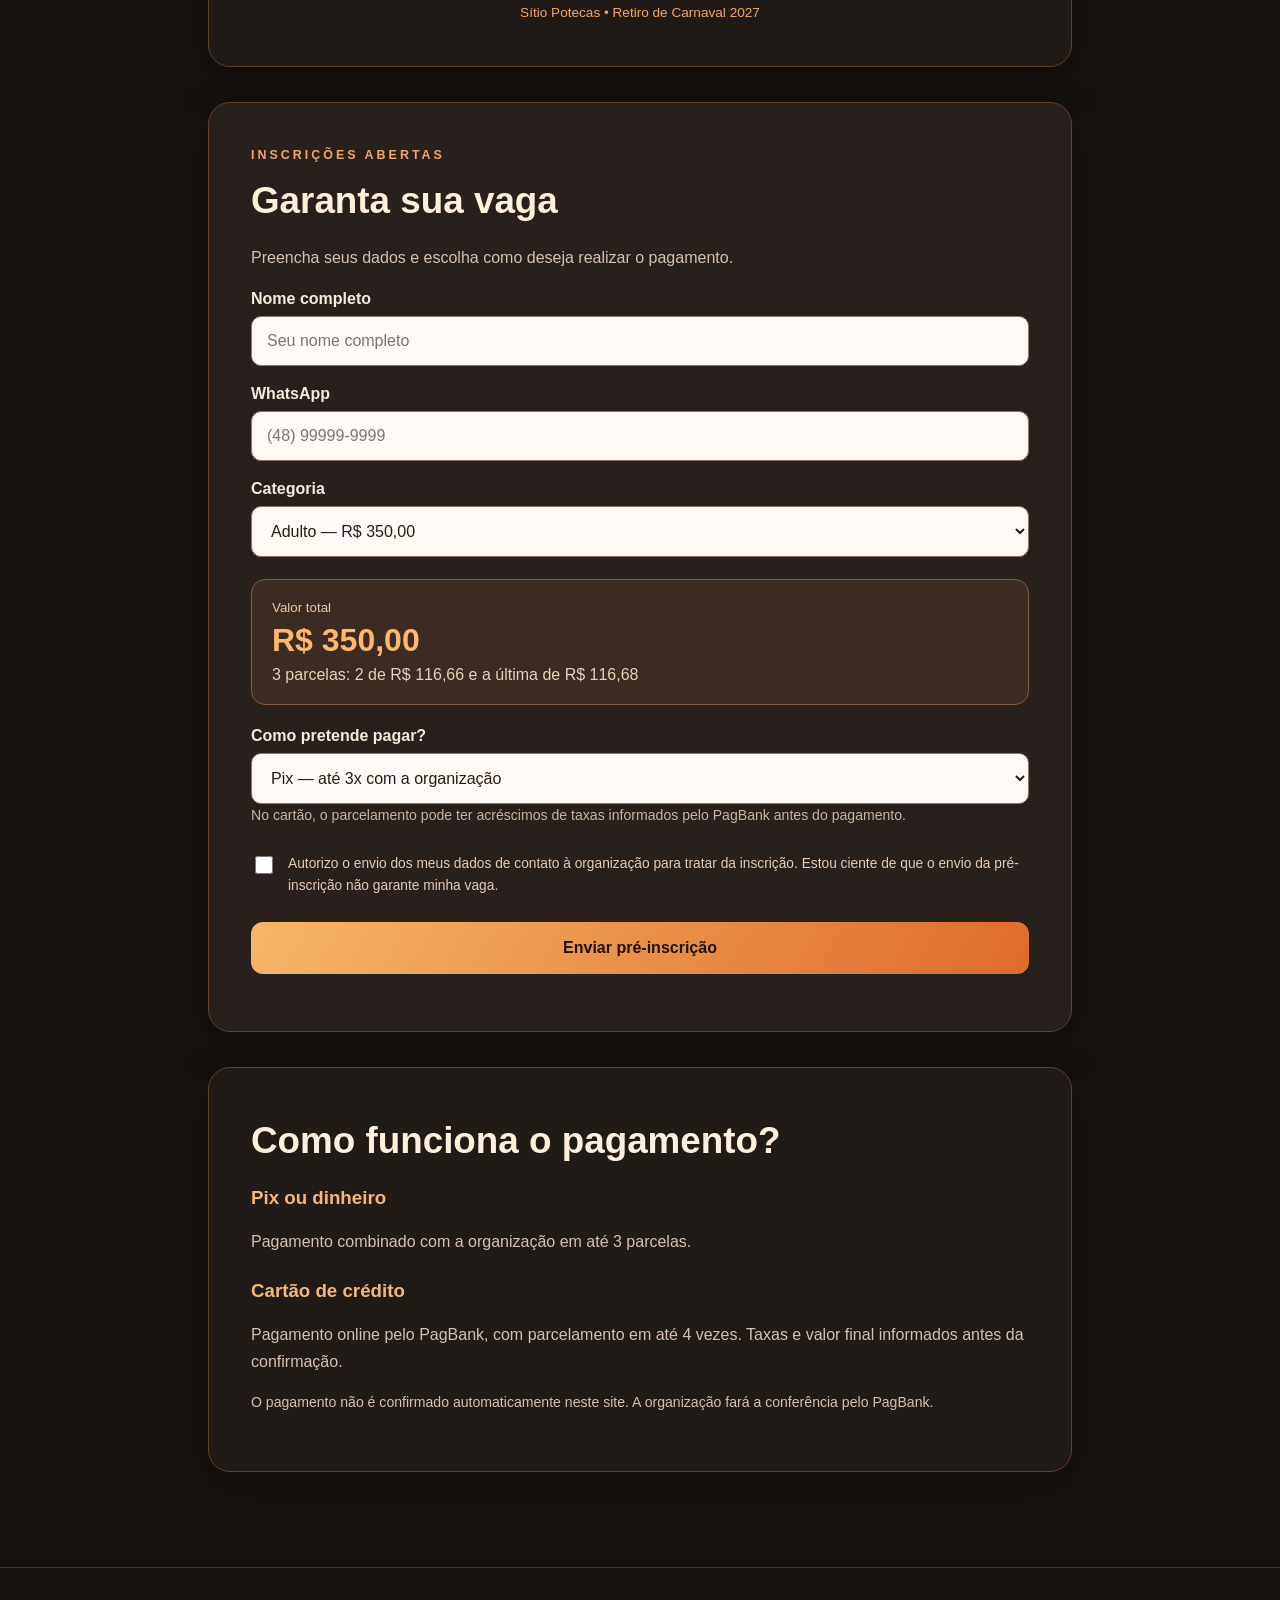
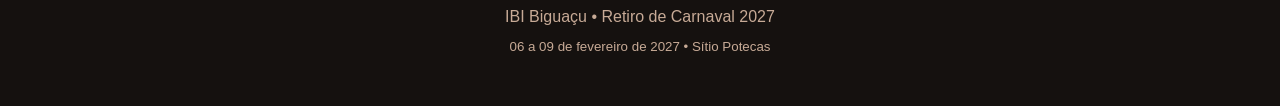
==== commit 14a9e508: "Update index.html" ====
--- a/index.html
+++ b/index.html
@@ -10,6 +10,7 @@
 
   <link rel="stylesheet" href="style.css?v=20261026-11">
 
+  <!-- Verificação de segurança -->
   <script
     src="https://challenges.cloudflare.com/turnstile/v0/api.js"
     async
@@ -79,10 +80,11 @@
 
       <div class="local-foto">
         <img
-          src="local-retiro.jpg?v=2"
-          alt="Montagem com fotos do local do Retiro de Carnaval 2027"
+          src="local-retiro.jpg.png"
+          alt="Montagem com fotos do Sítio Potecas"
           loading="lazy"
           decoding="async"
+          style="display:block;width:100%;max-width:100%;height:auto;"
         >
       </div>
 
@@ -109,6 +111,7 @@
       <form id="formInscricao">
 
         <label for="nome">Nome completo</label>
+
         <input
           id="nome"
           name="nome"
@@ -121,12 +124,12 @@
         >
 
         <label for="telefone">WhatsApp</label>
+
         <input
           id="telefone"
           name="telefone"
           type="tel"
           required
-          inputmode="tel"
           minlength="10"
           maxlength="20"
           autocomplete="tel"
@@ -134,6 +137,7 @@
         >
 
         <label for="categoria">Categoria</label>
+
         <select
           id="categoria"
           name="categoria"
@@ -142,6 +146,7 @@
           <option value="adulto">
             Adulto — R$ 350,00
           </option>
+
           <option value="crianca">
             Criança (7 a 11 anos) — R$ 175,00
           </option>
@@ -167,9 +172,11 @@
           <option value="pix">
             Pix — até 3x com a organização
           </option>
+
           <option value="dinheiro">
             Dinheiro — até 3x com a organização
           </option>
+
           <option value="online">
             Cartão de crédito — PagBank até 4x
           </option>
@@ -187,6 +194,7 @@
             required
             id="consentimento"
           >
+
           <span>
             Autorizo o envio dos meus dados de contato
             à organização para tratar da inscrição.
@@ -195,6 +203,7 @@
           </span>
         </label>
 
+        <!-- CLOUDFLARE TURNSTILE -->
         <div
           class="cf-turnstile"
           data-sitekey="0x4AAAAAAFiiQrYyHjG-vBkJ"
@@ -255,12 +264,14 @@
       <h2>Como funciona o pagamento?</h2>
 
       <h3>Pix ou dinheiro</h3>
+
       <p>
         Pagamento combinado com a organização
         em até 3 parcelas.
       </p>
 
       <h3>Cartão de crédito</h3>
+
       <p>
         Pagamento online pelo PagBank,
         com parcelamento em até 4 vezes.
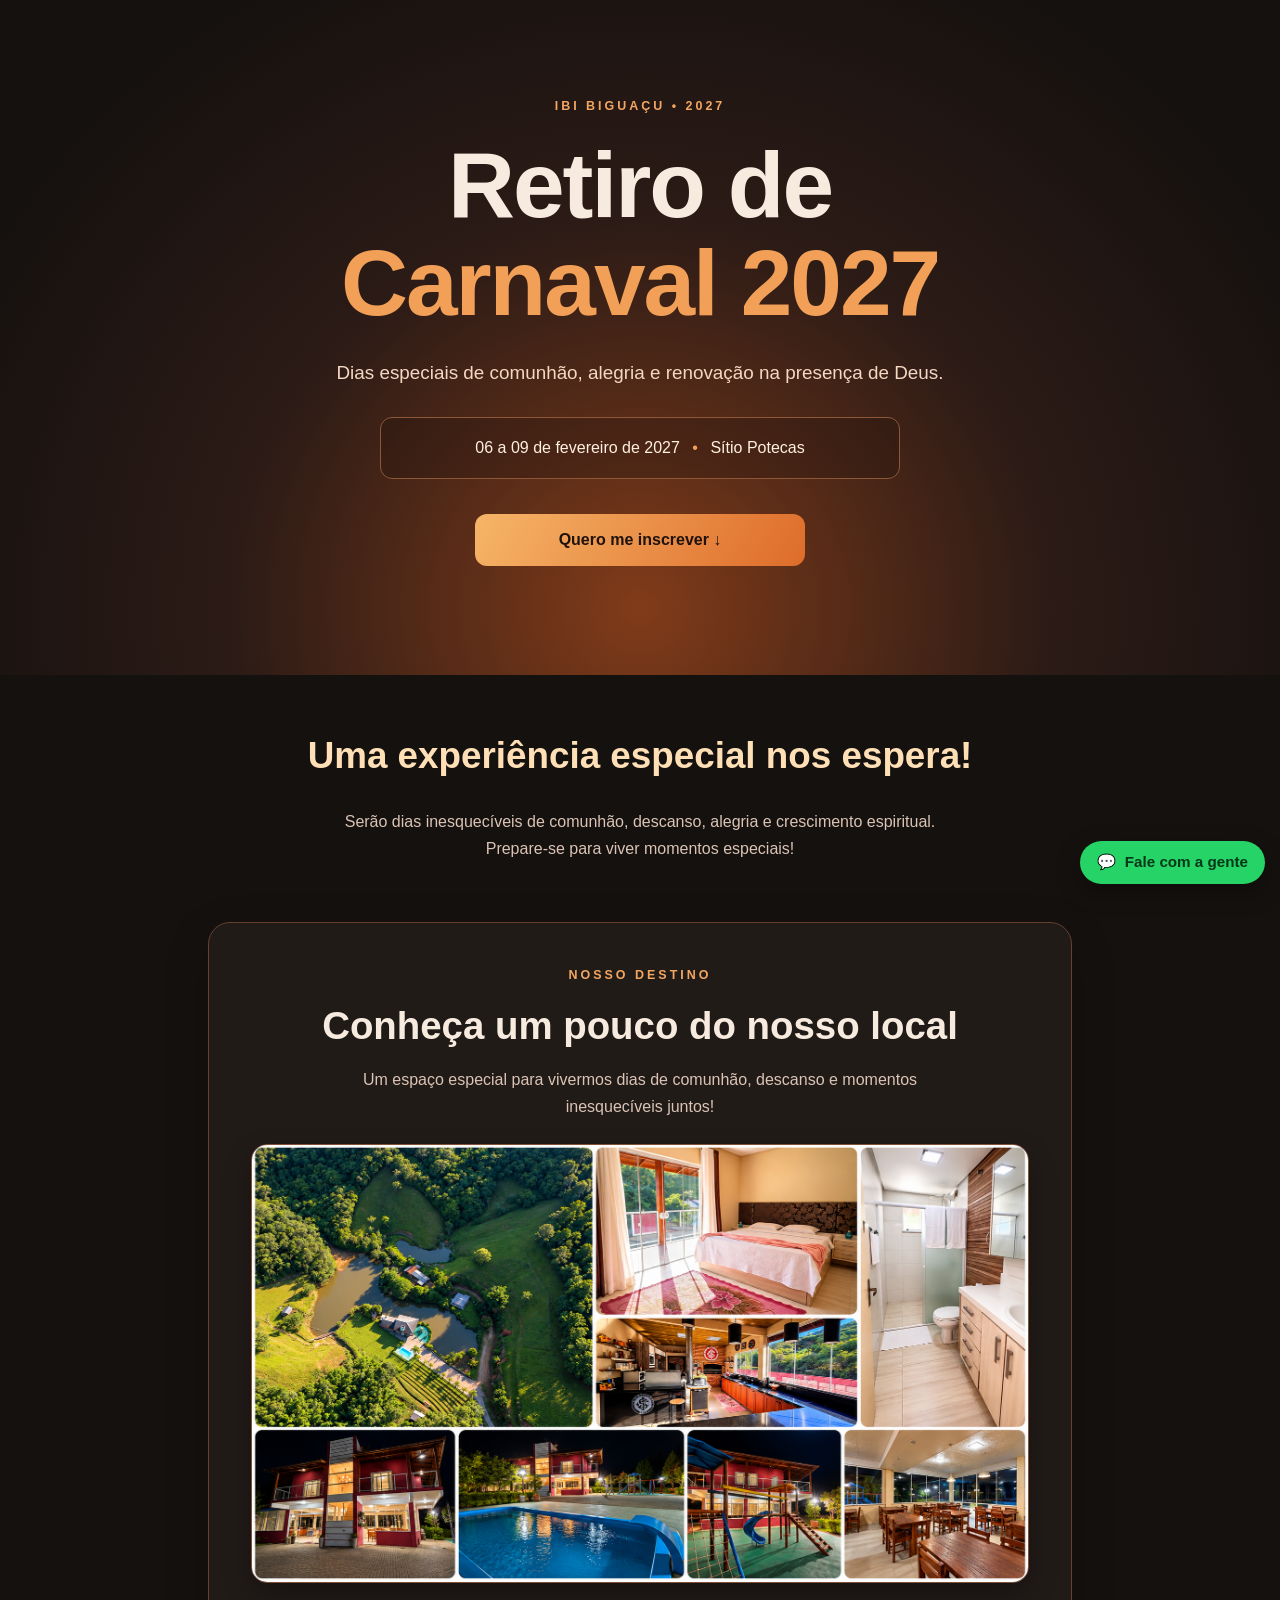
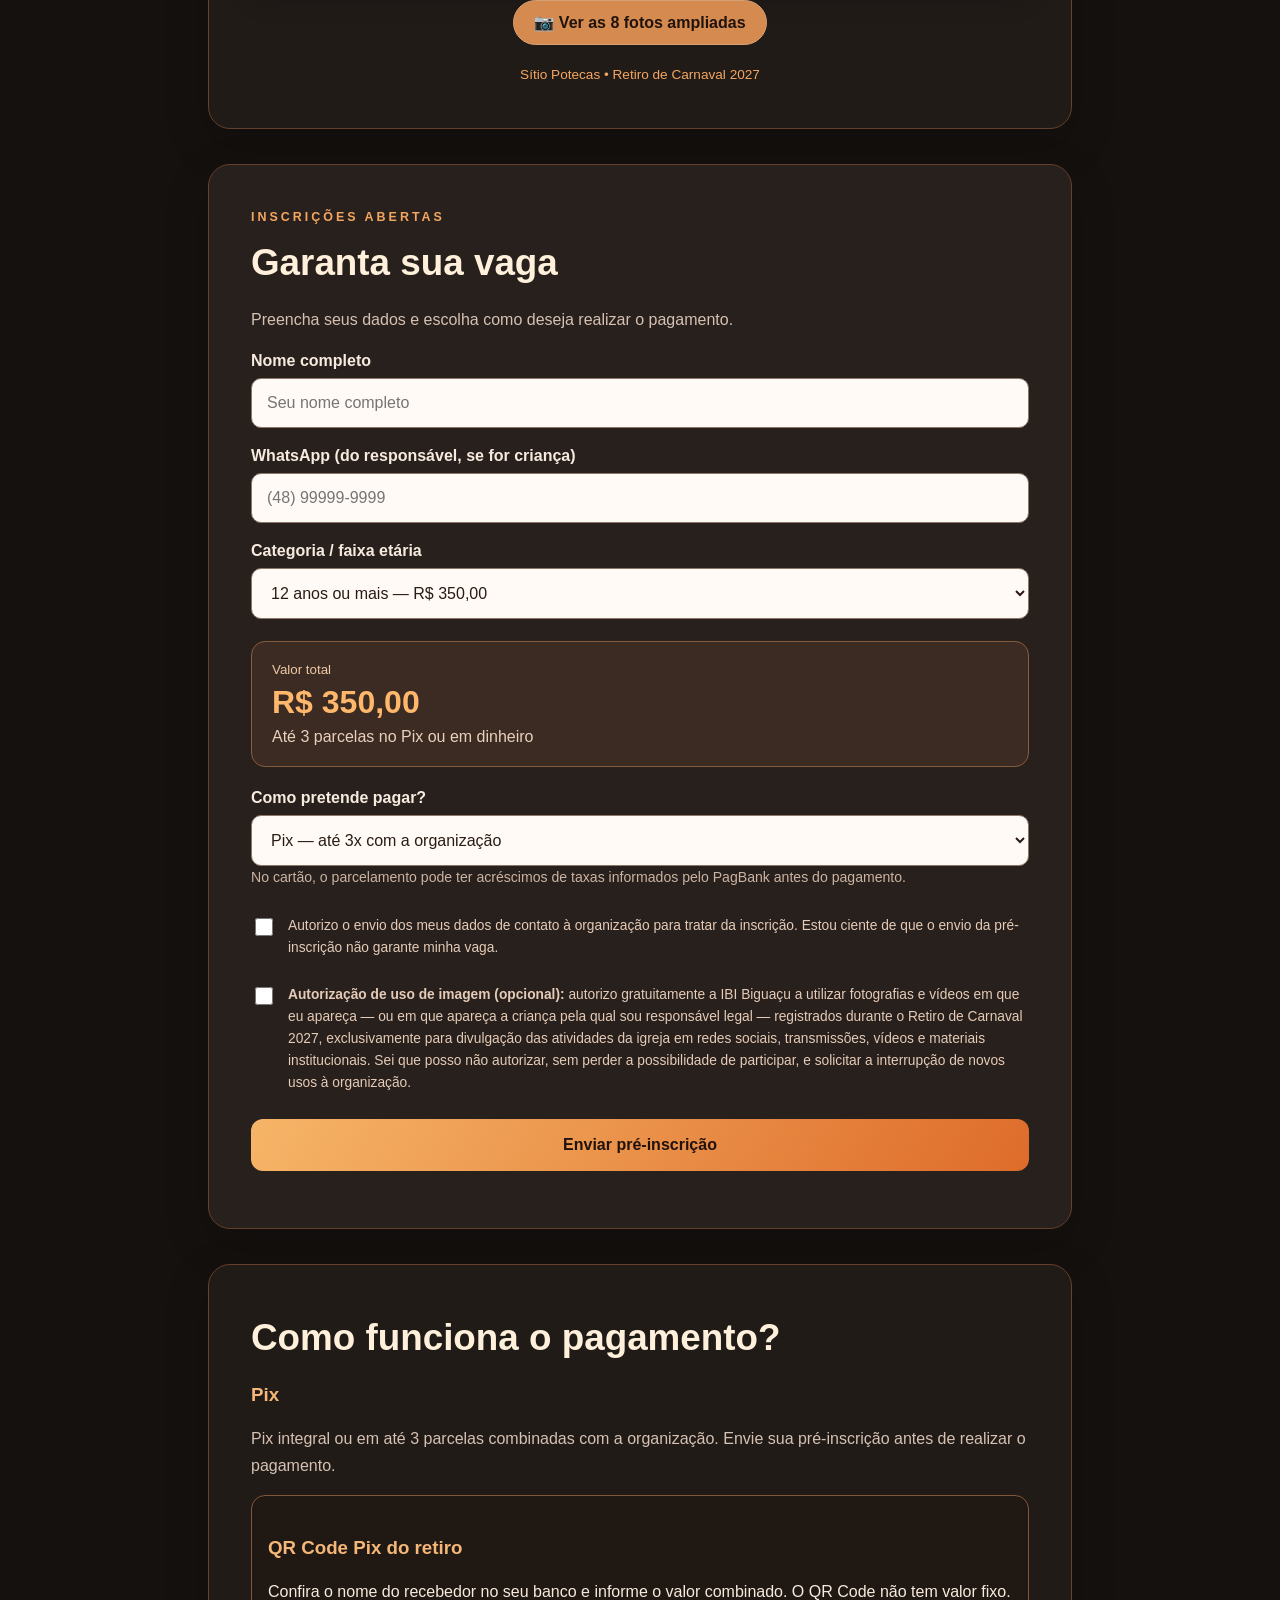
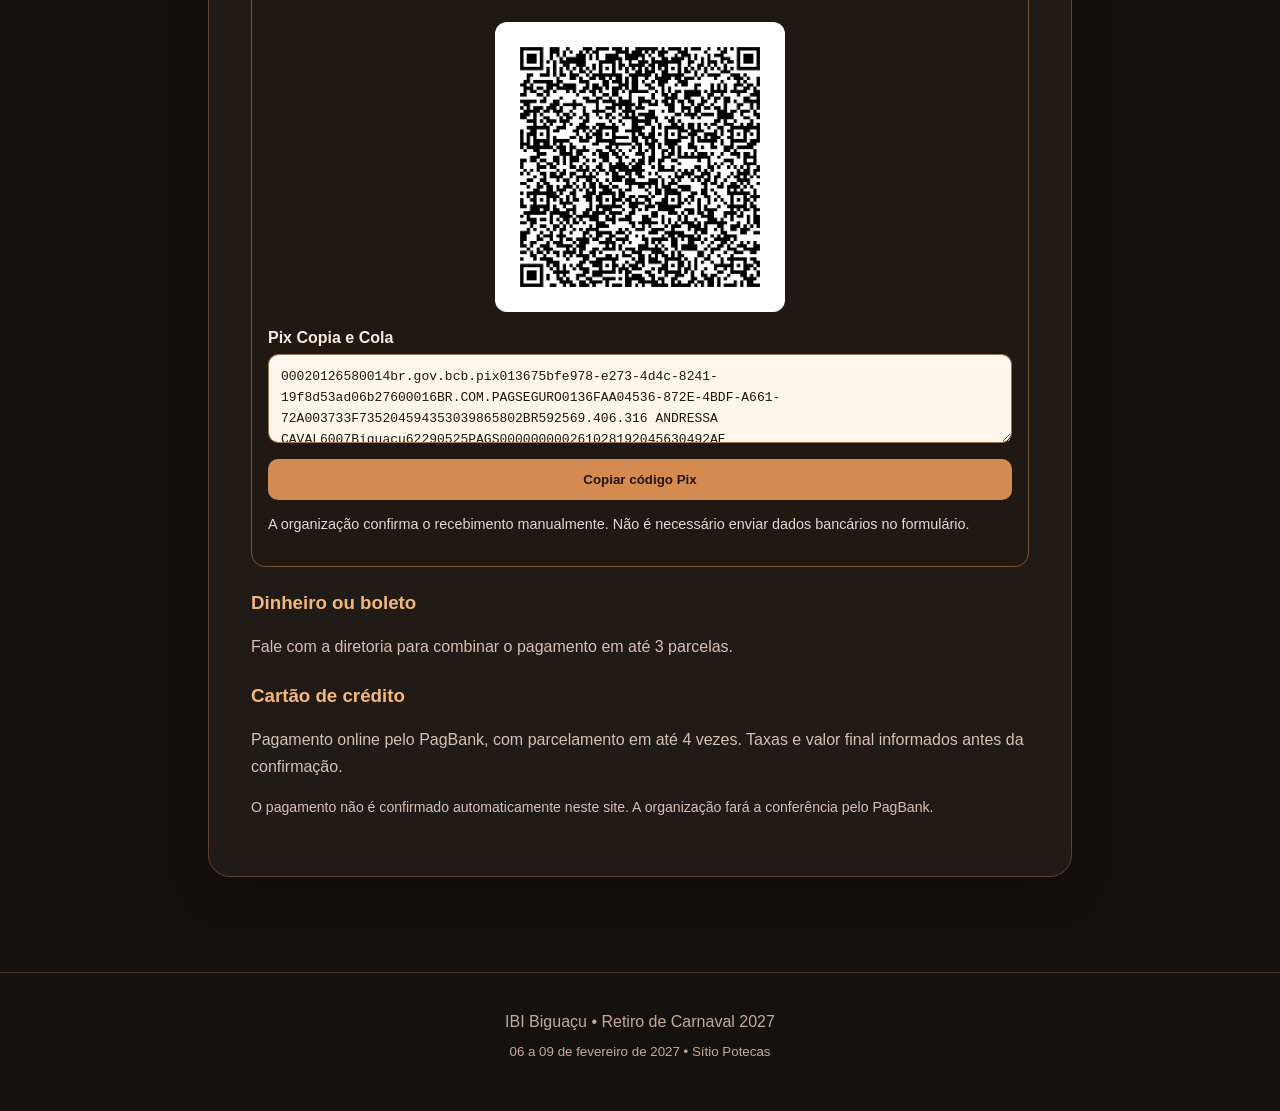
==== commit 1ec3bb77: "Add files via upload" ====
--- a/index.html
+++ b/index.html
@@ -1,4 +1,3 @@
-
 <!doctype html>
 <html lang="pt-BR">
 <head>
@@ -9,6 +8,179 @@
   <title>Retiro de Carnaval 2027 | IBI Biguaçu</title>
 
   <link rel="stylesheet" href="style.css?v=20261026-11">
+
+  <!-- Novidades: galeria ampliada e botão de WhatsApp. -->
+  <style>
+    /* Apenas a seção de fotos: não altera o visual restante do site. */
+    .retiro-foto-abrir {
+      display: block;
+      width: 100%;
+      padding: 0;
+      border: 0;
+      background: transparent;
+      cursor: zoom-in;
+    }
+    .retiro-foto-abrir img { display: block; width: 100%; height: auto; }
+    .retiro-ver-fotos {
+      display: inline-flex;
+      align-items: center;
+      justify-content: center;
+      margin: 17px auto 0;
+      padding: 12px 20px;
+      border: 1px solid #d6a075;
+      border-radius: 999px;
+      background: #d58a50;
+      color: #20120d;
+      font: inherit;
+      font-weight: 800;
+      cursor: pointer;
+    }
+    .retiro-ver-fotos:hover { background: #f0ae77; }
+    .retiro-ver-fotos:focus-visible,
+    .retiro-foto-abrir:focus-visible,
+    .retiro-galeria-modal button:focus-visible,
+    .retiro-whatsapp:focus-visible { outline: 3px solid #fff; outline-offset: 3px; }
+
+    /* Janela grande com navegação por toque no celular. */
+    .retiro-galeria-modal {
+      width: min(96vw, 1000px);
+      max-width: 1000px;
+      height: min(87dvh, 770px);
+      max-height: 90dvh;
+      margin: auto;
+      padding: 0;
+      border: 1px solid #8d5738;
+      border-radius: 18px;
+      background: #191310;
+      color: #fff1e1;
+      overflow: hidden;
+      box-shadow: 0 24px 70px rgba(0,0,0,.55);
+    }
+    .retiro-galeria-modal::backdrop { background: rgba(0,0,0,.86); }
+    .retiro-galeria-conteudo {
+      display: flex;
+      flex-direction: column;
+      height: 100%;
+      min-height: 0;
+    }
+    .retiro-galeria-cabecalho {
+      display: flex;
+      justify-content: space-between;
+      align-items: center;
+      gap: 10px;
+      padding: 13px 17px;
+      border-bottom: 1px solid #563929;
+      font-size: .95rem;
+      font-weight: 800;
+    }
+    .retiro-galeria-modal button {
+      appearance: none;
+      border: 1px solid #886349;
+      border-radius: 10px;
+      background: #38271f;
+      color: #fff1e1;
+      font: inherit;
+      font-weight: 700;
+      padding: 10px 14px;
+      cursor: pointer;
+    }
+    .retiro-galeria-modal button:hover { background: #533625; }
+    .retiro-galeria-fechar { min-width: 44px; min-height: 44px; }
+    .retiro-galeria-pista {
+      display: flex;
+      flex: 1;
+      min-height: 0;
+      overflow-x: auto;
+      overflow-y: hidden;
+      scroll-snap-type: x mandatory;
+      overscroll-behavior-inline: contain;
+      -webkit-overflow-scrolling: touch;
+      scrollbar-width: none;
+      background: #0b0908;
+      touch-action: pan-x;
+    }
+    .retiro-galeria-pista::-webkit-scrollbar { display: none; }
+    .retiro-galeria-slide {
+      box-sizing: border-box;
+      flex: 0 0 100%;
+      min-width: 0;
+      height: 100%;
+      padding: 10px;
+      display: grid;
+      place-items: center;
+      scroll-snap-align: start;
+    }
+    .retiro-galeria-slide svg {
+      display: block;
+      width: 100%;
+      height: 100%;
+      max-width: 100%;
+      max-height: 100%;
+    }
+    .retiro-galeria-controles {
+      display: flex;
+      align-items: center;
+      justify-content: space-between;
+      gap: 10px;
+      padding: 12px 15px;
+      border-top: 1px solid #563929;
+    }
+    .retiro-galeria-contador { font-weight: 800; white-space: nowrap; }
+    .retiro-galeria-dica {
+      text-align: center;
+      margin: 0;
+      padding: 0 12px 12px;
+      color: #d6baa4;
+      font-size: .84rem;
+    }
+    @media (max-width: 560px) {
+      .retiro-galeria-modal { width: 100vw; height: 100dvh; max-height: 100dvh; border-radius: 0; }
+      .retiro-galeria-cabecalho { padding: 11px 14px; }
+      .retiro-galeria-slide { padding: 4px; }
+      .retiro-galeria-controles { padding: 9px 10px; }
+      .retiro-galeria-modal button { padding: 10px; }
+    }
+    @media (prefers-reduced-motion: reduce) {
+      .retiro-galeria-pista { scroll-behavior: auto; }
+    }
+
+    /* Botão flutuante para dúvidas sobre o retiro. */
+    .retiro-whatsapp {
+      position: fixed;
+      right: max(15px, env(safe-area-inset-right));
+      bottom: max(16px, env(safe-area-inset-bottom));
+      z-index: 80;
+      display: inline-flex;
+      align-items: center;
+      justify-content: center;
+      gap: 9px;
+      border-radius: 999px;
+      padding: 13px 17px;
+      background: #25d366;
+      color: #073719;
+      font-size: .95rem;
+      font-weight: 800;
+      line-height: 1.1;
+      text-decoration: none;
+      box-shadow: 0 8px 23px rgba(0,0,0,.35);
+    }
+    .retiro-whatsapp:hover { background: #45e582; }
+
+
+    /* Inscrição infantil, Pix e autorização de imagem — sem mudar o estilo original. */
+    .retiro-extra { margin: 14px 0; padding: 16px; border: 1px solid #81563a; border-radius: 14px; background: rgba(30,20,14,.40); }
+    .retiro-extra label { display: block; margin: 11px 0 7px; font-weight: 700; }
+    .retiro-extra input:not([type="checkbox"]) { box-sizing: border-box; width: 100%; }
+    .retiro-extra[hidden], #pagamentoPix[hidden] { display: none !important; }
+    .retiro-nota { font-size: .9rem; line-height: 1.5; opacity: .92; }
+    .retiro-pix-imagem { display: block; width: min(100%,290px); height: auto; margin: 17px auto; border-radius: 12px; padding: 12px; background: white; box-sizing: border-box; }
+    .retiro-pix-codigo { box-sizing: border-box; width: 100%; max-width: 100%; min-height: 82px; padding: 12px; border-radius: 10px; font: 13px/1.6 monospace; border: 1px solid #987354; color: #20140f; background: #fff6ec; overflow-wrap: anywhere; }
+    .retiro-copiar { display: block; width: 100%; padding: 13px 15px; margin: 12px 0; border-radius: 10px; background: #d58a50; color: #25160d; font-weight: 800; border: none; cursor: pointer; }
+    .retiro-consentimento { margin-top: 15px; }
+    .retiro-consentimento input[type="checkbox"] { flex: 0 0 auto; }
+    .retiro-consentimento strong { font-weight: 800; }
+    .retiro-alerta { font-weight: 700; color: #ffbd82; }
+  </style>
 
   <!-- Verificação de segurança -->
   <script
@@ -79,14 +251,20 @@
       </p>
 
       <div class="local-foto">
-        <img
-          src="local-retiro.jpg.png"
-          alt="Montagem com fotos do Sítio Potecas"
-          loading="lazy"
-          decoding="async"
-          style="display:block;width:100%;max-width:100%;height:auto;"
-        >
-      </div>
+        <button class="retiro-foto-abrir" type="button" data-abrir-galeria
+                aria-label="Abrir galeria com oito fotos do Sítio Potecas">
+          <img
+            src="local-retiro.jpg.png"
+            alt="Montagem com fotos do Sítio Potecas. Toque para ampliar."
+            loading="lazy"
+            decoding="async"
+          >
+        </button>
+      </div>
+
+      <button type="button" class="retiro-ver-fotos" data-abrir-galeria>
+        📷 Ver as 8 fotos ampliadas
+      </button>
 
       <p class="local-legenda">
         Sítio Potecas • Retiro de Carnaval 2027
@@ -123,7 +301,7 @@
           placeholder="Seu nome completo"
         >
 
-        <label for="telefone">WhatsApp</label>
+        <label for="telefone">WhatsApp (do responsável, se for criança)</label>
 
         <input
           id="telefone"
@@ -136,27 +314,26 @@
           placeholder="(48) 99999-9999"
         >
 
-        <label for="categoria">Categoria</label>
-
-        <select
-          id="categoria"
-          name="categoria"
-          required
-        >
-          <option value="adulto">
-            Adulto — R$ 350,00
-          </option>
-
-          <option value="crianca">
-            Criança (7 a 11 anos) — R$ 175,00
-          </option>
+        <label for="categoria">Categoria / faixa etária</label>
+        <select id="categoria" name="categoria" required>
+          <option value="adulto">12 anos ou mais — R$ 350,00</option>
+          <option value="crianca">Criança de 6 a 11 anos — R$ 175,00</option>
+          <option value="isento">Criança de 0 a 5 anos — isenta</option>
         </select>
+
+        <!-- Campos solicitados para quem inscreve crianças. -->
+        <div class="retiro-extra" id="dadosResponsavel" hidden>
+          <strong>Dados do responsável pela criança</strong>
+          <label for="responsavelNome">Nome completo do responsável legal</label>
+          <input id="responsavelNome" name="responsavelNome" type="text" maxlength="42" autocomplete="off" placeholder="Nome do pai, mãe ou responsável">
+          <p class="retiro-nota">Informe no WhatsApp acima o número do responsável. Cada criança deve ter seu próprio cadastro.</p>
+        </div>
 
         <div class="price">
           <small>Valor total</small>
           <strong id="total">R$ 350,00</strong>
           <span id="parcelas">
-            Até 3 parcelas no Pix ou dinheiro
+            Até 3 parcelas no Pix ou em dinheiro
           </span>
         </div>
 
@@ -174,7 +351,7 @@
           </option>
 
           <option value="dinheiro">
-            Dinheiro — até 3x com a organização
+            Dinheiro ou boleto — falar com a diretoria
           </option>
 
           <option value="online">
@@ -201,6 +378,25 @@
             Estou ciente de que o envio da pré-inscrição
             não garante minha vaga.
           </span>
+        </label>
+
+        <label class="check retiro-consentimento">
+          <input type="checkbox" id="autorizacaoImagem" name="autorizacaoImagem" value="sim">
+          <span>
+            <strong>Autorização de uso de imagem (opcional):</strong>
+            autorizo gratuitamente a IBI Biguaçu a utilizar fotografias e vídeos
+            em que eu apareça — ou em que apareça a criança pela qual sou responsável legal —
+            registrados durante o Retiro de Carnaval 2027, exclusivamente
+            para divulgação das atividades da igreja em redes sociais,
+            transmissões, vídeos e materiais institucionais.
+            Sei que posso não autorizar, sem perder a possibilidade de participar,
+            e solicitar a interrupção de novos usos à organização.
+          </span>
+        </label>
+
+        <label class="check retiro-consentimento" id="confirmacaoResponsavelBox" hidden>
+          <input type="checkbox" id="confirmacaoResponsavel">
+          <span>Declaro ser o pai, a mãe ou o responsável legal pela criança inscrita.</span>
         </label>
 
         <!-- CLOUDFLARE TURNSTILE -->
@@ -263,12 +459,22 @@
 
       <h2>Como funciona o pagamento?</h2>
 
-      <h3>Pix ou dinheiro</h3>
-
-      <p>
-        Pagamento combinado com a organização
-        em até 3 parcelas.
-      </p>
+      <h3>Pix</h3>
+      <p>Pix integral ou em até 3 parcelas combinadas com a organização. Envie sua pré-inscrição antes de realizar o pagamento.</p>
+
+      <div class="retiro-extra" id="pagamentoPix">
+        <h3>QR Code Pix do retiro</h3>
+        <p>Confira o nome do recebedor no seu banco e informe o valor combinado. O QR Code não tem valor fixo.</p>
+        <img src="qr-pix-retiro.png" class="retiro-pix-imagem" width="290" height="290" alt="QR Code Pix para pagamento do retiro">
+        <label for="codigoPixRetiro">Pix Copia e Cola</label>
+        <textarea id="codigoPixRetiro" class="retiro-pix-codigo" rows="3" readonly>00020126580014br.gov.bcb.pix013675bfe978-e273-4d4c-8241-19f8d53ad06b27600016BR.COM.PAGSEGURO0136FAA04536-872E-4BDF-A661-72A003733F735204594353039865802BR592569.406.316 ANDRESSA CAVAL6007Biguacu62290525PAGS000000000261028192045630492AE</textarea>
+        <button type="button" class="retiro-copiar" id="copiarPixRetiro">Copiar código Pix</button>
+        <p id="avisoPixRetiro" class="retiro-nota" role="status" aria-live="polite"></p>
+        <p class="retiro-nota">A organização confirma o recebimento manualmente. Não é necessário enviar dados bancários no formulário.</p>
+      </div>
+
+      <h3>Dinheiro ou boleto</h3>
+      <p>Fale com a diretoria para combinar o pagamento em até 3 parcelas.</p>
 
       <h3>Cartão de crédito</h3>
 
@@ -298,8 +504,226 @@
     </small>
   </footer>
 
-  <!-- SISTEMA DE INSCRIÇÕES E PAGBANK -->
+  <!-- WhatsApp da organização -->
+  <a class="retiro-whatsapp"
+     href="https://wa.me/5548996805977?text=Ol%C3%A1%21%20Gostaria%20de%20tirar%20uma%20d%C3%BAvida%20sobre%20o%20Retiro%20de%20Carnaval%202027."
+     target="_blank"
+     rel="noopener noreferrer"
+     aria-label="Fale com a organização do retiro pelo WhatsApp">
+    <span aria-hidden="true">💬</span> Fale com a gente
+  </a>
+
+  <!-- Galeria ampliada: abre ao tocar na montagem ou no botão. -->
+  <dialog id="galeriaRetiro" class="retiro-galeria-modal" aria-labelledby="galeriaRetiroTitulo">
+    <div class="retiro-galeria-conteudo">
+      <div class="retiro-galeria-cabecalho">
+        <span id="galeriaRetiroTitulo">Fotos do Sítio Potecas</span>
+        <button type="button" class="retiro-galeria-fechar" id="fecharGaleria" aria-label="Fechar galeria">✕</button>
+      </div>
+      <div id="pistaGaleria" class="retiro-galeria-pista" aria-label="Fotos do local. Deslize para mudar a foto."></div>
+      <div class="retiro-galeria-controles">
+        <button type="button" id="fotoAnterior">← Anterior</button>
+        <span class="retiro-galeria-contador" id="contadorFotos" aria-live="polite">1 de 8</span>
+        <button type="button" id="fotoProxima">Próxima →</button>
+      </div>
+      <p class="retiro-galeria-dica">No celular, arraste a foto para o lado.</p>
+    </div>
+  </dialog>
+
+  <!-- SISTEMA DE INSCRIÇÕES E PAGBANK (preservado) -->
   <script src="script.js?v=20261026-6"></script>
+
+  <!-- Regras adicionais de inscrição, mantendo o script.js e o painel atuais. -->
+  <script>
+  (() => {
+    'use strict';
+    const byId = id => document.getElementById(id);
+    const categoria = byId('categoria');
+    const nome = byId('nome');
+    const responsavel = byId('responsavelNome');
+    const telefone = byId('telefone');
+    const blocoResponsavel = byId('dadosResponsavel');
+    const confirmacao = byId('confirmacaoResponsavel');
+    const confirmacaoBox = byId('confirmacaoResponsavelBox');
+    const valor = byId('total');
+    const parcelas = byId('parcelas');
+    const pagamento = byId('pagamento');
+    const botao = byId('botaoInscricao');
+    const aviso = byId('aviso');
+    const imagem = byId('autorizacaoImagem');
+    const dinheiro = pagamento.querySelector('option[value="dinheiro"]');
+
+    function atualizarCategoria() {
+      const infantil = categoria.value === 'crianca' || categoria.value === 'isento';
+      blocoResponsavel.hidden = !infantil;
+      confirmacaoBox.hidden = !infantil;
+      responsavel.required = infantil;
+      confirmacao.required = infantil;
+      if (!infantil) confirmacao.checked = false;
+      if (categoria.value === 'isento') {
+        valor.textContent = 'Isento — R$ 0,00';
+        parcelas.textContent = 'Cadastro gratuito com a organização';
+        pagamento.disabled = true;
+        botao.textContent = 'Solicitar inscrição gratuita no WhatsApp';
+      } else {
+        pagamento.disabled = false;
+        botao.textContent = 'Enviar pré-inscrição';
+        // As duas categorias pagas seguem os valores combinados.
+        valor.textContent = categoria.value === 'crianca' ? 'R$ 175,00' : 'R$ 350,00';
+        parcelas.textContent = 'Até 3 parcelas no Pix ou em dinheiro';
+      }
+    }
+    categoria.addEventListener('change', atualizarCategoria);
+    nome.addEventListener('input', () => { delete nome.dataset.nomeOriginal; });
+    atualizarCategoria();
+
+    // Complementa a identificação com o nome do responsável e a autorização,
+    // no registro já existente. Não altera colunas nem tenta gravar um valor errado.
+    function nomeParaRegistro() {
+      const original = (nome.dataset.nomeOriginal || nome.value).trim();
+      if (categoria.value === 'crianca') {
+        const base = original.slice(0,52);
+        const resp = responsavel.value.trim().slice(0,35);
+        return `${base} | Resp: ${resp} | Imagem: ${imagem.checked ? 'SIM' : 'NAO'}`.slice(0,120);
+      }
+      return `${original.slice(0,99)} | Imagem: ${imagem.checked ? 'SIM' : 'NAO'}`.slice(0,120);
+    }
+
+    // `capture` é essencial para que a opção isenta NÃO seja cadastrada
+    // incorretamente como uma inscrição de R$175 na função antiga do Supabase.
+    byId('formInscricao').addEventListener('submit', event => {
+      if (!byId('formInscricao').reportValidity()) return;
+      if (categoria.value === 'isento') {
+        event.preventDefault();
+        event.stopImmediatePropagation();
+        const dados = [
+          'Olá! Quero cadastrar uma criança ISENTA (0 a 5 anos) no Retiro 2027.',
+          `Criança: ${nome.value.trim()}`,
+          `Responsável legal: ${responsavel.value.trim()}`,
+          `WhatsApp: ${telefone.value.trim()}`,
+          `Uso de imagem autorizado: ${imagem.checked ? 'SIM' : 'NÃO'}`,
+          'Peço a inclusão da criança na lista de participantes.'
+        ].join('\n');
+        aviso.textContent = 'Você será encaminhado ao WhatsApp para solicitar a inclusão gratuita. A organização confirmará o cadastro.';
+        window.open('https://wa.me/5548996805977?text=' + encodeURIComponent(dados), '_blank', 'noopener,noreferrer');
+        return;
+      }
+      if (!nome.dataset.nomeOriginal) nome.dataset.nomeOriginal = nome.value.trim();
+      nome.value = nomeParaRegistro();
+      // O script.js original continua realizando o cadastro (Turnstile + Supabase).
+    }, true);
+
+    byId('copiarPixRetiro').addEventListener('click', async () => {
+      const campo = byId('codigoPixRetiro');
+      const mensagem = byId('avisoPixRetiro');
+      try {
+        if (navigator.clipboard && window.isSecureContext) {
+          await navigator.clipboard.writeText(campo.value);
+          mensagem.textContent = 'Código Pix copiado!';
+        } else {
+          campo.focus(); campo.select();
+          mensagem.textContent = 'Código selecionado. Use a opção Copiar do celular.';
+        }
+      } catch (e) {
+        campo.focus(); campo.select();
+        mensagem.textContent = 'Selecione o código acima e copie para o aplicativo do banco.';
+      }
+    });
+    if (dinheiro) dinheiro.textContent = 'Dinheiro ou boleto — falar com a diretoria';
+  })();
+  </script>
+
+  <!-- Galeria: aproveita as 8 fotos da montagem já existente, sem novos uploads. -->
+  <script>
+    (() => {
+      const dialogo = document.getElementById('galeriaRetiro');
+      const pista = document.getElementById('pistaGaleria');
+      const contador = document.getElementById('contadorFotos');
+      const anterior = document.getElementById('fotoAnterior');
+      const proxima = document.getElementById('fotoProxima');
+      const fechar = document.getElementById('fecharGaleria');
+      const svgNS = 'http://www.w3.org/2000/svg';
+
+      // Recortes da imagem existente (montagem de 1000 × 563 pixels).
+      const fotos = [
+        { descricao: 'Vista aérea do sítio', recorte: [4, 4, 434, 359] },
+        { descricao: 'Quarto', recorte: [444, 4, 336, 214] },
+        { descricao: 'Banheiro', recorte: [784, 4, 212, 359] },
+        { descricao: 'Cozinha', recorte: [444, 223, 335, 139] },
+        { descricao: 'Parte externa do sítio', recorte: [4, 369, 258, 189] },
+        { descricao: 'Piscina', recorte: [267, 369, 291, 189] },
+        { descricao: 'Área de recreação', recorte: [562, 369, 198, 189] },
+        { descricao: 'Salão com mesas', recorte: [765, 369, 231, 189] }
+      ];
+
+      fotos.forEach((foto) => {
+        const slide = document.createElement('div');
+        slide.className = 'retiro-galeria-slide';
+        const svg = document.createElementNS(svgNS, 'svg');
+        svg.setAttribute('viewBox', foto.recorte.join(' '));
+        svg.setAttribute('role', 'img');
+        svg.setAttribute('aria-label', foto.descricao);
+        const imagem = document.createElementNS(svgNS, 'image');
+        imagem.setAttribute('href', 'local-retiro.jpg.png');
+        imagem.setAttribute('width', '1000');
+        imagem.setAttribute('height', '563');
+        imagem.setAttribute('x', '0');
+        imagem.setAttribute('y', '0');
+        svg.appendChild(imagem);
+        slide.appendChild(svg);
+        pista.appendChild(slide);
+      });
+
+      let indiceAtual = 0;
+      let posicaoOriginal = null;
+
+      function atualizarContador() {
+        contador.textContent = `${indiceAtual + 1} de ${fotos.length}`;
+        anterior.disabled = indiceAtual === 0;
+        proxima.disabled = indiceAtual === fotos.length - 1;
+      }
+
+      function irParaFoto(numero, suave = true) {
+        indiceAtual = Math.max(0, Math.min(fotos.length - 1, numero));
+        pista.scrollTo({
+          left: indiceAtual * pista.clientWidth,
+          behavior: suave && !window.matchMedia('(prefers-reduced-motion: reduce)').matches ? 'smooth' : 'auto'
+        });
+        atualizarContador();
+      }
+
+      function abrirGaleria() {
+        posicaoOriginal = document.activeElement;
+        dialogo.showModal();
+        irParaFoto(0, false);
+        fechar.focus();
+      }
+
+      document.querySelectorAll('[data-abrir-galeria]').forEach((botao) => {
+        botao.addEventListener('click', abrirGaleria);
+      });
+      fechar.addEventListener('click', () => dialogo.close());
+      anterior.addEventListener('click', () => irParaFoto(indiceAtual - 1));
+      proxima.addEventListener('click', () => irParaFoto(indiceAtual + 1));
+
+      dialogo.addEventListener('close', () => {
+        if (posicaoOriginal && typeof posicaoOriginal.focus === 'function') posicaoOriginal.focus();
+      });
+      dialogo.addEventListener('keydown', (evento) => {
+        if (evento.key === 'ArrowLeft') { evento.preventDefault(); irParaFoto(indiceAtual - 1); }
+        if (evento.key === 'ArrowRight') { evento.preventDefault(); irParaFoto(indiceAtual + 1); }
+      });
+      pista.addEventListener('scroll', () => {
+        if (!pista.clientWidth) return;
+        const novoIndice = Math.max(0, Math.min(fotos.length - 1, Math.round(pista.scrollLeft / pista.clientWidth)));
+        if (novoIndice !== indiceAtual) {
+          indiceAtual = novoIndice;
+          atualizarContador();
+        }
+      }, { passive: true });
+      atualizarContador();
+    })();
+  </script>
 
 </body>
 </html>
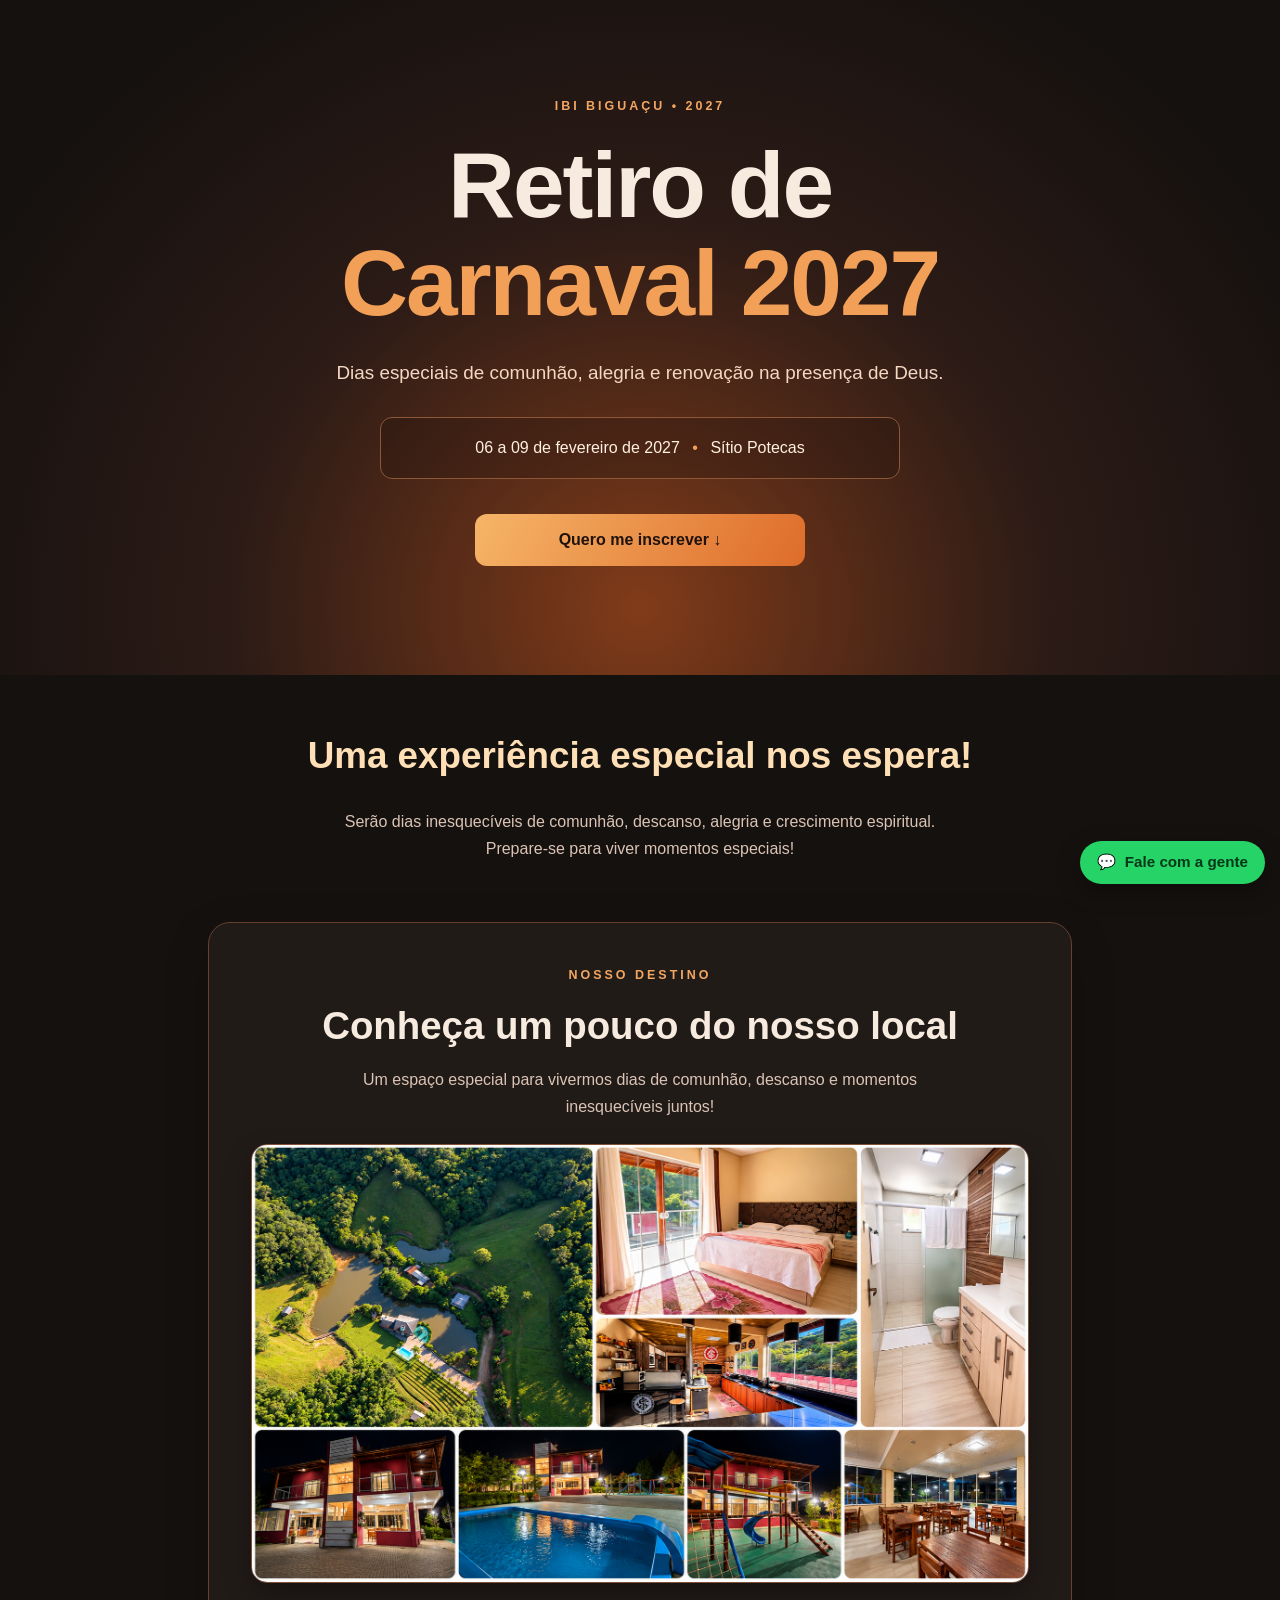
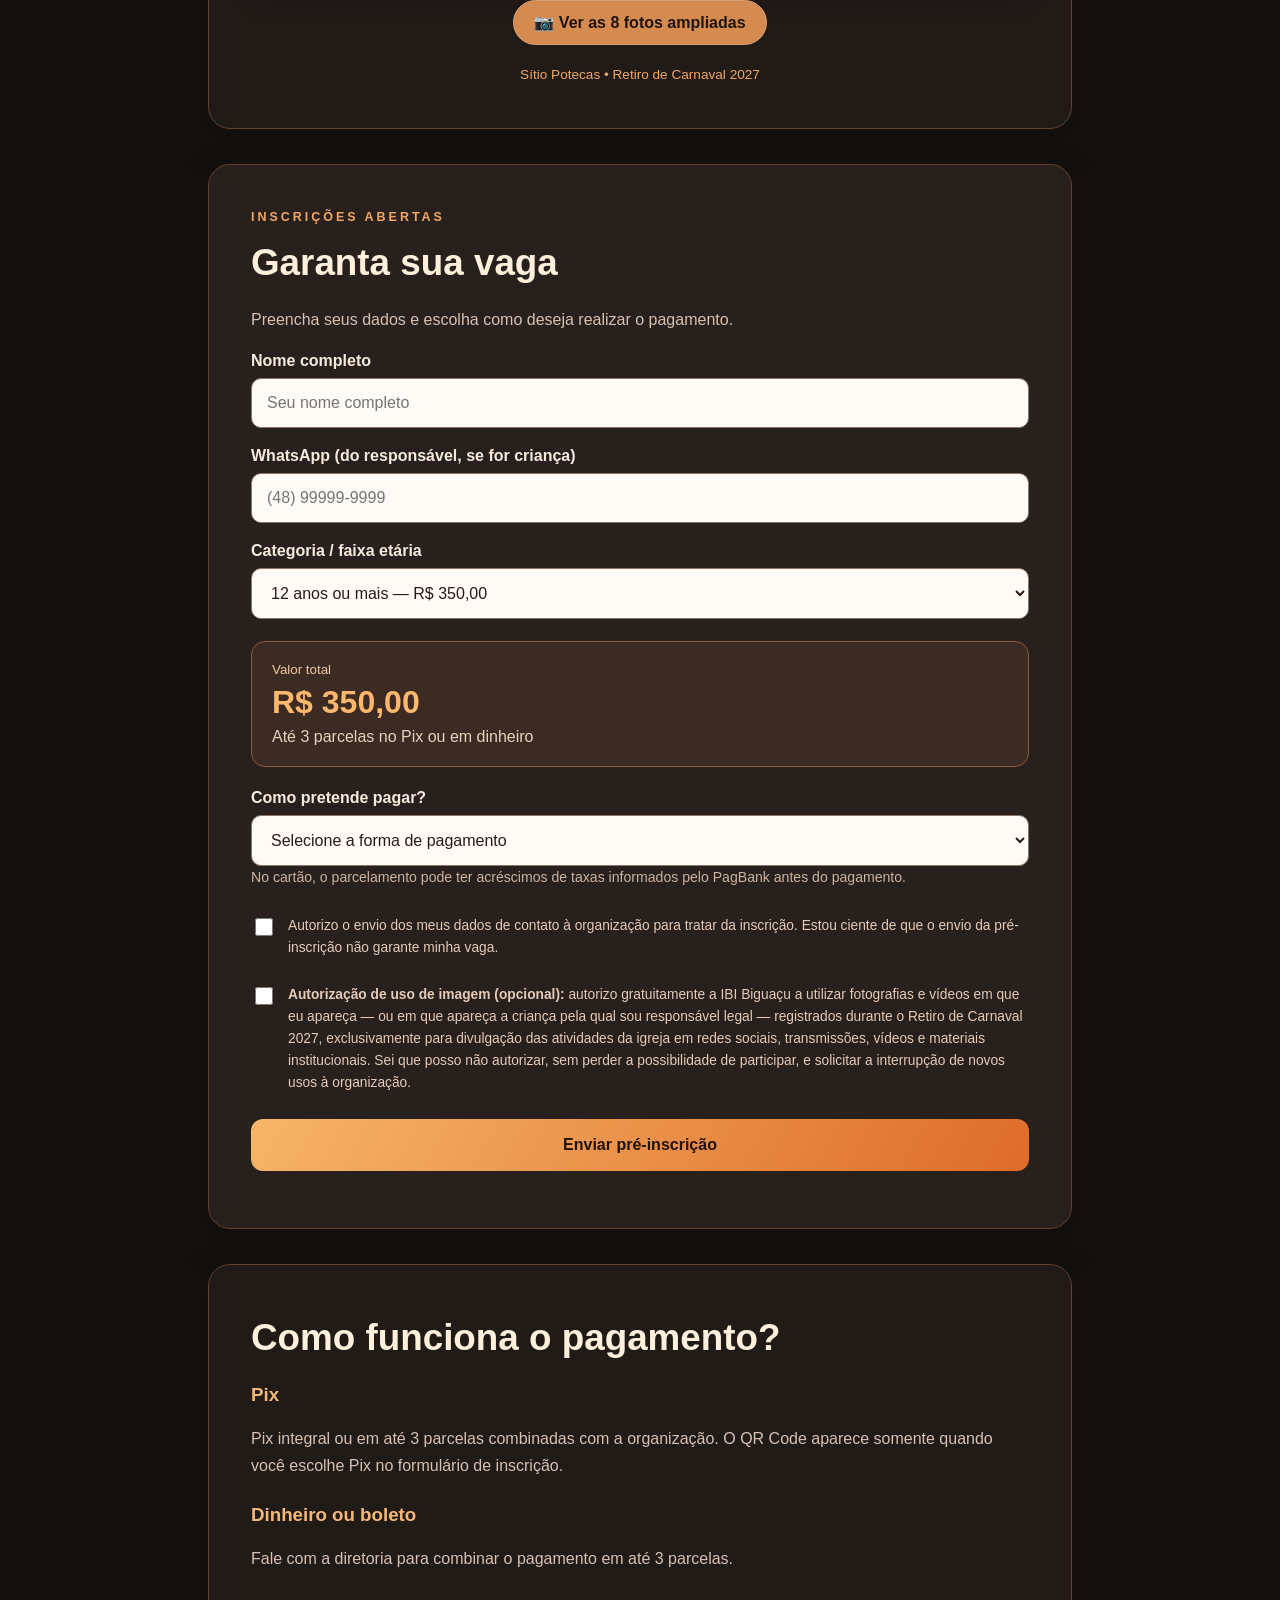
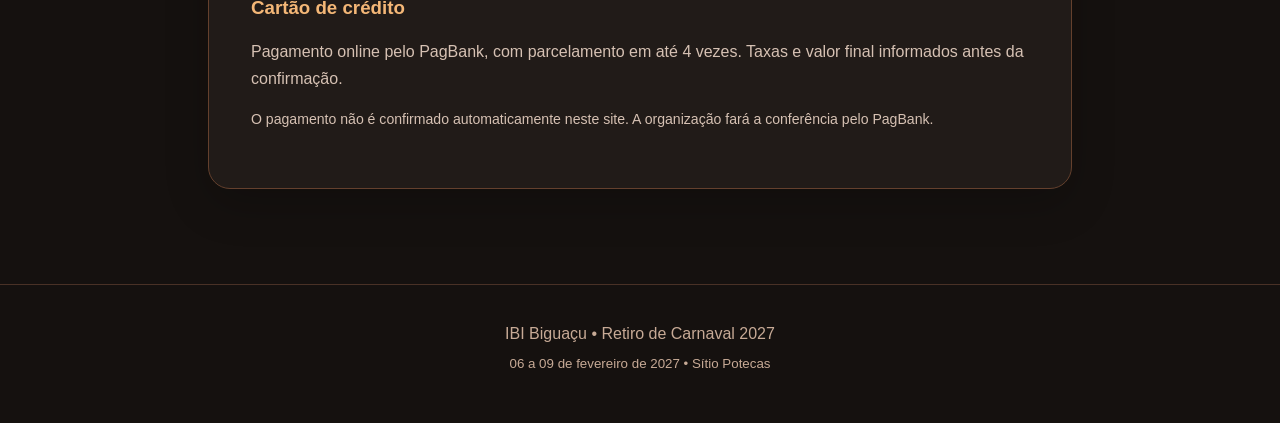
==== commit 7794780c: "Add files via upload" ====
--- a/index.html
+++ b/index.html
@@ -173,7 +173,7 @@
     .retiro-extra input:not([type="checkbox"]) { box-sizing: border-box; width: 100%; }
     .retiro-extra[hidden], #pagamentoPix[hidden] { display: none !important; }
     .retiro-nota { font-size: .9rem; line-height: 1.5; opacity: .92; }
-    .retiro-pix-imagem { display: block; width: min(100%,290px); height: auto; margin: 17px auto; border-radius: 12px; padding: 12px; background: white; box-sizing: border-box; }
+    .retiro-pix-imagem { display: block; width: min(100%,205px); height: auto; margin: 17px auto; border-radius: 12px; padding: 12px; background: white; box-sizing: border-box; }
     .retiro-pix-codigo { box-sizing: border-box; width: 100%; max-width: 100%; min-height: 82px; padding: 12px; border-radius: 10px; font: 13px/1.6 monospace; border: 1px solid #987354; color: #20140f; background: #fff6ec; overflow-wrap: anywhere; }
     .retiro-copiar { display: block; width: 100%; padding: 13px 15px; margin: 12px 0; border-radius: 10px; background: #d58a50; color: #25160d; font-weight: 800; border: none; cursor: pointer; }
     .retiro-consentimento { margin-top: 15px; }
@@ -346,6 +346,7 @@
           name="pagamento"
           required
         >
+          <option value="" selected disabled>Selecione a forma de pagamento</option>
           <option value="pix">
             Pix — até 3x com a organização
           </option>
@@ -358,6 +359,19 @@
             Cartão de crédito — PagBank até 4x
           </option>
         </select>
+
+        <!-- Pix aparece somente depois de escolher Pix na forma de pagamento. -->
+
+      <div class="retiro-extra" id="pagamentoPix" hidden aria-live="polite">
+        <h3>Pagamento por Pix</h3>
+        <p>Você escolheu Pix. Preencha seus dados, envie a pré-inscrição e use o QR Code ou o Pix Copia e Cola para pagar o valor combinado. Confira o destinatário no aplicativo do banco.</p>
+        <img src="qr-pix-retiro.png" class="retiro-pix-imagem" width="205" height="205" alt="QR Code Pix para pagamento do retiro">
+        <label for="codigoPixRetiro">Pix Copia e Cola</label>
+        <textarea id="codigoPixRetiro" class="retiro-pix-codigo" rows="3" readonly>00020126580014br.gov.bcb.pix013675bfe978-e273-4d4c-8241-19f8d53ad06b27600016BR.COM.PAGSEGURO0136FAA04536-872E-4BDF-A661-72A003733F735204594353039865802BR592569.406.316 ANDRESSA CAVAL6007Biguacu62290525PAGS000000000261028192045630492AE</textarea>
+        <button type="button" class="retiro-copiar" id="copiarPixRetiro">Copiar código Pix</button>
+        <p id="avisoPixRetiro" class="retiro-nota" role="status" aria-live="polite"></p>
+        <p class="retiro-nota">A organização confirma o recebimento manualmente. Não é necessário enviar dados bancários no formulário.</p>
+      </div>
 
         <p class="muted">
           No cartão, o parcelamento pode ter
@@ -460,18 +474,7 @@
       <h2>Como funciona o pagamento?</h2>
 
       <h3>Pix</h3>
-      <p>Pix integral ou em até 3 parcelas combinadas com a organização. Envie sua pré-inscrição antes de realizar o pagamento.</p>
-
-      <div class="retiro-extra" id="pagamentoPix">
-        <h3>QR Code Pix do retiro</h3>
-        <p>Confira o nome do recebedor no seu banco e informe o valor combinado. O QR Code não tem valor fixo.</p>
-        <img src="qr-pix-retiro.png" class="retiro-pix-imagem" width="290" height="290" alt="QR Code Pix para pagamento do retiro">
-        <label for="codigoPixRetiro">Pix Copia e Cola</label>
-        <textarea id="codigoPixRetiro" class="retiro-pix-codigo" rows="3" readonly>00020126580014br.gov.bcb.pix013675bfe978-e273-4d4c-8241-19f8d53ad06b27600016BR.COM.PAGSEGURO0136FAA04536-872E-4BDF-A661-72A003733F735204594353039865802BR592569.406.316 ANDRESSA CAVAL6007Biguacu62290525PAGS000000000261028192045630492AE</textarea>
-        <button type="button" class="retiro-copiar" id="copiarPixRetiro">Copiar código Pix</button>
-        <p id="avisoPixRetiro" class="retiro-nota" role="status" aria-live="polite"></p>
-        <p class="retiro-nota">A organização confirma o recebimento manualmente. Não é necessário enviar dados bancários no formulário.</p>
-      </div>
+      <p>Pix integral ou em até 3 parcelas combinadas com a organização. O QR Code aparece somente quando você escolhe Pix no formulário de inscrição.</p>
 
       <h3>Dinheiro ou boleto</h3>
       <p>Fale com a diretoria para combinar o pagamento em até 3 parcelas.</p>
@@ -573,9 +576,19 @@
         parcelas.textContent = 'Até 3 parcelas no Pix ou em dinheiro';
       }
     }
-    categoria.addEventListener('change', atualizarCategoria);
+    const painelPix = byId('pagamentoPix');
+    function atualizarPix() {
+      // Não mostra o Pix no conteúdo geral nem para inscrições isentas.
+      painelPix.hidden = pagamento.disabled || pagamento.value !== 'pix';
+    }
+    categoria.addEventListener('change', () => {
+      atualizarCategoria();
+      atualizarPix();
+    });
+    pagamento.addEventListener('change', atualizarPix);
     nome.addEventListener('input', () => { delete nome.dataset.nomeOriginal; });
     atualizarCategoria();
+    atualizarPix();
 
     // Complementa a identificação com o nome do responsável e a autorização,
     // no registro já existente. Não altera colunas nem tenta gravar um valor errado.
